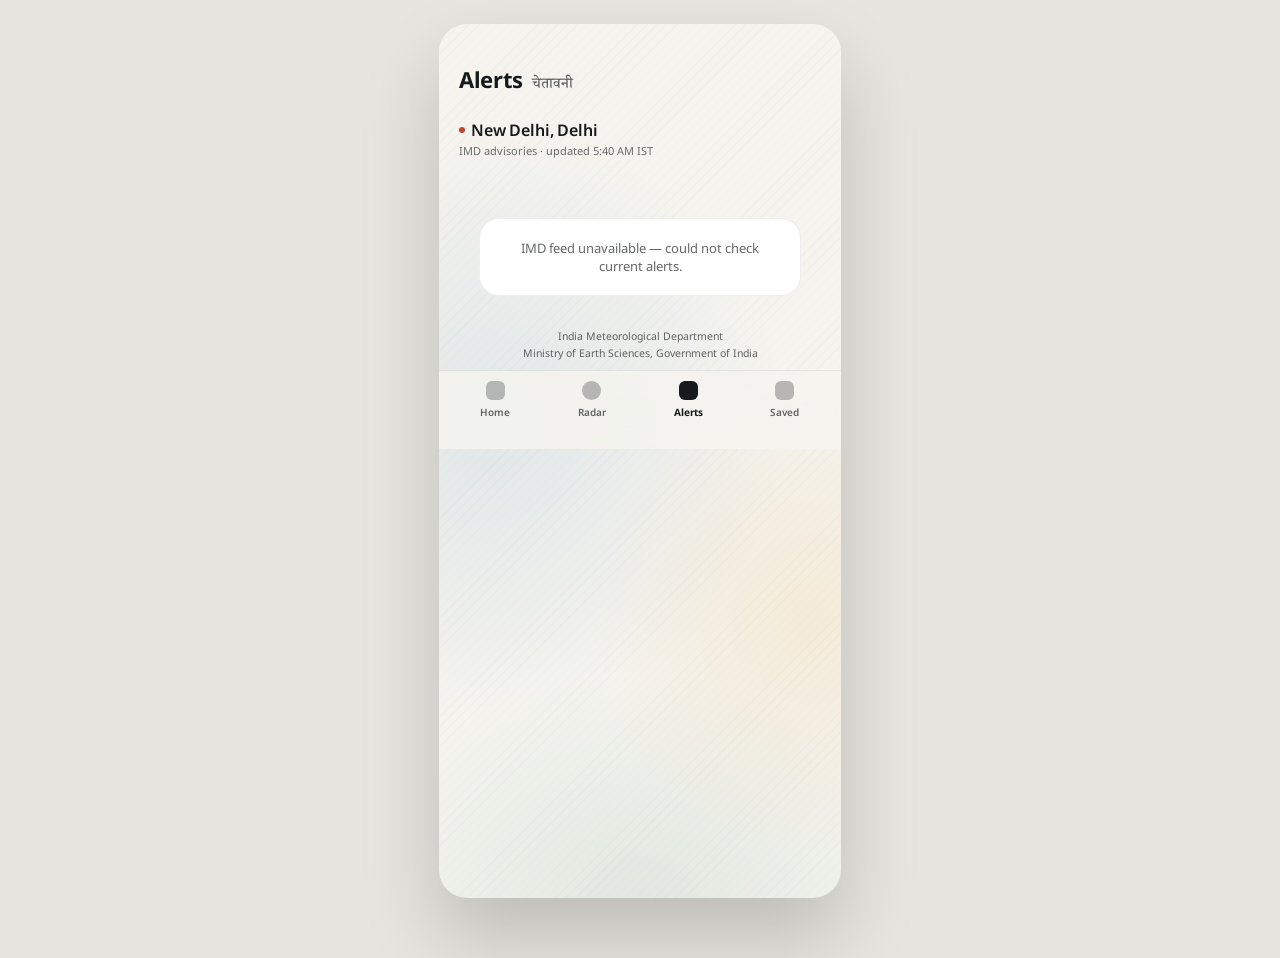
==== app/alerts.html @ d182c9ba "Add Alerts and Saved screens, wire up full bottom nav Alerts derives IMD-style advisories (storm/gus" ====
<!DOCTYPE html>
<html lang="en">
<head>
<meta charset="utf-8">
<meta name="viewport" content="width=device-width, initial-scale=1">
<title>Mausam · Alerts</title>
<link rel="preconnect" href="https://fonts.googleapis.com">
<link rel="preconnect" href="https://fonts.gstatic.com" crossorigin>
<link rel="stylesheet" href="./css/styles.css">
</head>
<body>
<div class="app-shell" id="app-root"></div>
<script type="module" src="./js/alertsApp.js"></script>
</body>
</html>
---- app/css/styles.css ----
@import url('https://fonts.googleapis.com/css2?family=Noto+Sans:wght@300;400;500;600;700&family=Noto+Serif+Devanagari:wght@500;600&display=swap');

:root{
  --ink:#171A1C;
  --ink-secondary:rgba(23,26,28,.66);
  --ink-tertiary:rgba(23,26,28,.62);
  --page:#F5F4EF;
  --card:#fff;
  --card-border:rgba(23,26,28,.07);
  --backdrop:#E7E5DF;
  --ok:#2E7D5B;
  --warn:#C9772A;
  --bad:#C2452D;
  --info:#2C6EA8;
}

*{box-sizing:border-box}
html,body{margin:0;padding:0}
body{
  background:var(--backdrop);
  font-family:'Noto Sans',system-ui,sans-serif;
  color:var(--ink);
  display:flex;
  justify-content:center;
  align-items:flex-start;
  min-height:100vh;
  padding:24px 12px 60px;
}
a{color:#1C5C93;text-decoration:none}
a:hover{color:#123f66}
::-webkit-scrollbar{display:none}
button{font-family:inherit;border:none;background:none;padding:0;cursor:pointer}
input{font-family:inherit}

.app-shell{
  position:relative;
  width:402px;
  max-width:100vw;
  min-height:874px;
  background:var(--page);
  border-radius:28px;
  overflow:hidden;
  box-shadow:0 40px 80px rgba(0,0,0,.18);
}

@media (max-width:440px){
  body{padding:0}
  .app-shell{border-radius:0;width:100%;box-shadow:none}
}

.sky-gradient{position:absolute;top:0;left:0;right:0;height:440px;pointer-events:none;z-index:0}

.texture-glow{
  position:absolute;inset:0;pointer-events:none;z-index:0;
  background:
    radial-gradient(120% 55% at 12% 46%,rgba(44,110,168,.10),transparent 62%),
    radial-gradient(90% 45% at 92% 68%,rgba(242,169,59,.13),transparent 60%),
    radial-gradient(110% 40% at 50% 100%,rgba(46,125,91,.10),transparent 65%);
}
.texture-grain{
  position:absolute;inset:0;pointer-events:none;opacity:.5;z-index:0;
  background-image:repeating-linear-gradient(135deg,rgba(23,26,28,.035) 0 1px,transparent 1px 7px);
}

.hero-photo-band{position:absolute;top:0;left:0;right:0;height:470px;overflow:hidden;z-index:0}
.hero-photo-band img{position:absolute;object-fit:cover}
.hero-scrim{position:absolute;top:0;left:0;right:0;height:470px;pointer-events:none;z-index:1;transition:background .35s ease}
.hero-accent-bar{position:absolute;top:0;left:0;right:0;height:4px;z-index:2}

.content{position:relative;z-index:2}

.header-block{padding:60px 20px 26px}
.wordmark-row{display:flex;align-items:center;justify-content:space-between;margin-bottom:22px}
.wordmark{display:flex;align-items:baseline;gap:9px}
.wordmark .en{font-size:22px;font-weight:700;line-height:1;letter-spacing:-.015em}
.wordmark .hi{font-family:'Noto Serif Devanagari',serif;font-weight:500;font-size:15px;color:var(--ink-secondary)}
.header-icons{display:flex;align-items:center;gap:8px}
.icon-btn{
  width:32px;height:32px;border-radius:16px;background:rgba(255,255,255,.66);
  border:1px solid rgba(23,26,28,.09);display:flex;align-items:center;justify-content:center;
  font-size:14px;color:var(--ink);
}

.location-row{display:flex;align-items:center;gap:6px;margin-bottom:2px;cursor:pointer}
.location-dot{width:6px;height:6px;border-radius:3px;background:var(--bad)}
.location-city{font-size:16px;font-weight:600;letter-spacing:-.01em}
.location-caret{font-size:11px;color:var(--ink-tertiary)}
.location-sub{font-size:11px;color:var(--ink-tertiary);margin-bottom:14px}

.current-row{display:flex;align-items:flex-start;justify-content:space-between;gap:12px}
.temp-block .deg-row{display:flex;align-items:flex-start}
.temp-block .deg{font-size:80px;font-weight:300;line-height:.92;letter-spacing:-.045em}
.temp-block .unit{font-size:26px;font-weight:300;line-height:1;padding-top:8px}
.temp-block .condition{font-size:14px;font-weight:600;margin-top:6px}
.temp-block .minmax{font-size:12px;color:var(--ink-secondary);margin-top:3px}

.condition-icon{width:96px;height:96px;flex:none;position:relative}
.condition-icon .sun{position:absolute;inset:14px;border-radius:50%;background:radial-gradient(circle at 34% 32%,#FFE9B0,#F2A93B 70%,#E0872A);box-shadow:0 0 34px rgba(242,169,59,.45)}
.condition-icon .cloud-a{position:absolute;left:6px;right:0;bottom:20px;height:26px;border-radius:16px;background:rgba(255,255,255,.82);box-shadow:0 6px 16px rgba(23,26,28,.10)}
.condition-icon .cloud-b{position:absolute;left:22px;bottom:32px;width:34px;height:34px;border-radius:50%;background:rgba(255,255,255,.9)}
.condition-icon.rain .sun{background:radial-gradient(circle at 34% 32%,#DCE6EE,#8FA8BC 70%,#5F7C93);box-shadow:0 0 24px rgba(95,124,147,.35)}
.condition-icon.cloud .sun{background:radial-gradient(circle at 34% 32%,#EDEFF1,#C9CFD4 70%,#9AA5AC);box-shadow:0 0 20px rgba(154,165,172,.3)}

.alert-banner{margin-top:18px;display:flex;gap:11px;align-items:flex-start;padding:13px 14px;border-radius:16px;background:#FDF1DC;border:1px solid rgba(201,119,42,.28)}
.alert-badge{width:22px;height:22px;flex:none;border-radius:7px;background:var(--warn);color:#fff;font-size:13px;font-weight:700;display:flex;align-items:center;justify-content:center}
.alert-eyebrow{font-size:12px;font-weight:700;color:#8A4F13;letter-spacing:.04em}
.alert-body{font-size:12.5px;line-height:1.45;color:#5D3A11;margin-top:3px}

.persona-scroll{display:flex;gap:8px;overflow-x:auto;padding:2px 20px 12px}
.persona-chip{
  flex:none;display:flex;align-items:center;gap:7px;padding:9px 14px;border-radius:999px;
  cursor:pointer;font-size:12.5px;font-weight:600;white-space:nowrap;
  transition:background .18s,color .18s,border-color .18s;
  background:rgba(255,255,255,.9);color:rgba(23,26,28,.72);border:1px solid rgba(23,26,28,.10);
}
.persona-chip .dot{width:6px;height:6px;border-radius:3px}
.persona-chip.active{background:#171A1C;color:#fff;border-color:#171A1C}

.section-body{padding:4px 20px 0}
.section-heading{display:flex;align-items:baseline;justify-content:space-between;margin-bottom:11px}
.section-heading .title{font-size:13px;font-weight:700;letter-spacing:-.01em}
.section-heading .meta{font-size:11px;color:var(--ink-secondary)}

.tile-grid{display:grid;grid-template-columns:1fr 1fr;gap:10px}
.tile{background:var(--card);border:1px solid var(--card-border);border-radius:18px;padding:13px 14px 12px;box-shadow:0 1px 2px rgba(23,26,28,.04)}
.tile .eyebrow{font-size:9.5px;font-weight:700;letter-spacing:.13em;color:var(--ink-secondary)}
.tile .value-row{display:flex;align-items:baseline;gap:4px;margin-top:7px}
.tile .value{font-size:23px;font-weight:600;letter-spacing:-.03em;line-height:1}
.tile .unit{font-size:11px;font-weight:600;color:var(--ink-tertiary)}
.tile .status-row{display:flex;align-items:center;gap:6px;margin-top:8px}
.tile .status-dot{width:7px;height:7px;border-radius:4px;flex:none}
.tile .status-text{font-size:11.5px;font-weight:600}
.tile .progress-track{margin-top:9px;height:4px;border-radius:3px;background:rgba(23,26,28,.07);overflow:hidden}
.tile .progress-fill{height:100%;border-radius:3px}
.tile.skeleton .value,.tile.skeleton .status-text,.tile.skeleton .eyebrow{
  background:rgba(23,26,28,.08);color:transparent;border-radius:4px;
}

.panel{margin-top:12px;background:var(--card);border:1px solid var(--card-border);border-radius:20px;padding:15px 16px 6px;box-shadow:0 1px 2px rgba(23,26,28,.04)}
.panel-header{display:flex;align-items:baseline;justify-content:space-between}
.panel-header .title{font-size:13px;font-weight:700}
.panel-header .meta{font-size:11px;color:var(--ink-secondary)}
.panel-row{display:flex;align-items:center;justify-content:space-between;gap:12px;padding:11px 0;border-top:1px solid rgba(23,26,28,.07)}
.panel-row .label{font-size:13px;font-weight:600}
.panel-row .note{font-size:11.5px;color:var(--ink-tertiary);margin-top:2px}
.panel-row .rvalue{font-size:13.5px;font-weight:700;white-space:nowrap}

.guidance-card{margin-top:12px;display:flex;gap:11px;align-items:flex-start;padding:14px;border-radius:18px;background:#EAF0EC;border:1px solid rgba(46,125,91,.22)}
.guidance-badge{width:22px;height:22px;flex:none;border-radius:7px;background:var(--ok)}
.guidance-eyebrow{font-size:9.5px;font-weight:700;letter-spacing:.13em;color:var(--ok)}
.guidance-body{font-size:12.5px;line-height:1.5;color:#22392F;margin-top:4px}

.outlook{margin-top:14px;background:var(--card);border:1px solid var(--card-border);border-radius:20px;padding:15px 14px 14px;box-shadow:0 1px 2px rgba(23,26,28,.04)}
.outlook-header{display:flex;align-items:baseline;justify-content:space-between;padding:0 2px 12px}
.outlook-header .title{font-size:13px;font-weight:700}
.outlook-header .meta{font-size:11px;color:var(--ink-secondary)}
.outlook-grid{display:grid;grid-template-columns:repeat(7,1fr);gap:2px}
.outlook-col{display:flex;flex-direction:column;align-items:center;gap:7px}
.outlook-col .day{font-size:10.5px;font-weight:700;color:var(--ink-secondary)}
.outlook-col .dot{width:18px;height:18px;border-radius:50%}
.outlook-col .bar-track{width:6px;height:44px;border-radius:4px;background:rgba(23,26,28,.07);display:flex;align-items:flex-end;overflow:hidden}
.outlook-col .bar-fill{width:100%;border-radius:4px;background:var(--info)}
.outlook-col .rain-label{font-size:10px;font-weight:700;color:var(--info)}
.outlook-col .hi{font-size:12px;font-weight:700}
.outlook-col .lo{font-size:11px;color:var(--ink-secondary);margin-top:-4px}

.footer-note{font-size:10.5px;line-height:1.6;color:var(--ink-secondary);text-align:center;padding:16px 10px 8px}

.bottom-nav{
  position:sticky;bottom:0;background:rgba(245,244,239,.86);backdrop-filter:blur(14px);
  border-top:1px solid rgba(23,26,28,.08);display:grid;grid-template-columns:repeat(4,1fr);
  padding:10px 8px 30px;z-index:5;
}
.nav-item{display:flex;flex-direction:column;align-items:center;gap:5px;text-decoration:none}
.nav-item .glyph{width:19px;height:19px;border-radius:6px;background:rgba(23,26,28,.28)}
.nav-item .label{font-size:10px;font-weight:600;color:var(--ink-secondary)}
.nav-item.active .glyph{background:#171A1C;border-radius:6px}
.nav-item.active .label{font-weight:700;color:var(--ink)}
.nav-item.home.active .glyph{border-radius:6px}
.nav-item.radar .glyph{border-radius:50%}

/* Dark radar screen reuses .bottom-nav with an override block below */
.dark .bottom-nav{background:rgba(12,22,34,.9);border-top-color:rgba(255,255,255,.10)}
.dark .nav-item .glyph{background:rgba(255,255,255,.32)}
.dark .nav-item .label{color:rgba(255,255,255,.72)}
.dark .nav-item.active .glyph{background:#fff}
.dark .nav-item.active .label{color:#fff}

.error-card{margin:16px 20px;background:var(--card);border:1px solid var(--card-border);border-radius:20px;padding:20px;text-align:center;font-size:13px;color:var(--ink-secondary)}

.search-overlay{
  position:absolute;inset:0;z-index:20;background:rgba(23,26,28,.5);
  display:flex;flex-direction:column;padding:60px 20px 20px;backdrop-filter:blur(2px);
}
.search-panel{background:#fff;border-radius:20px;padding:16px;max-height:70%;display:flex;flex-direction:column;overflow:hidden}
.search-input-row{display:flex;gap:8px;align-items:center}
.search-input{flex:1;border:1px solid rgba(23,26,28,.15);border-radius:12px;padding:10px 12px;font-size:14px;outline:none}
.search-close{font-size:13px;font-weight:600;color:var(--ink-secondary);padding:8px}
.search-results{margin-top:10px;overflow-y:auto}
.search-result{padding:10px 6px;border-top:1px solid rgba(23,26,28,.07);cursor:pointer;font-size:13px}
.search-result:first-child{border-top:none}
.search-result .name{font-weight:600}
.search-result .region{font-size:11px;color:var(--ink-tertiary)}
.search-empty{font-size:12.5px;color:var(--ink-tertiary);padding:10px 6px}
.sample-tag{font-size:9px;font-weight:700;letter-spacing:.05em;color:rgba(23,26,28,.4);margin-left:4px}

/* Alerts screen */
.alerts-list{display:flex;flex-direction:column;gap:10px}
.alert-card{border-radius:18px;padding:14px;border:1px solid;display:flex;flex-direction:column;gap:6px}
.alert-card.tone-bad{background:#FCEAE5;border-color:rgba(194,69,45,.3)}
.alert-card.tone-warn{background:#FDF1DC;border-color:rgba(201,119,42,.28)}
.alert-card.tone-info{background:#EAF1F7;border-color:rgba(44,110,168,.25)}
.alert-card-top{display:flex;align-items:center;justify-content:space-between;gap:8px}
.alert-card-badge{font-size:10.5px;font-weight:700;letter-spacing:.05em}
.tone-bad .alert-card-badge{color:#8A2A18}
.tone-warn .alert-card-badge{color:#8A4F13}
.tone-info .alert-card-badge{color:#1A4E78}
.alert-card-time{font-size:10.5px;color:var(--ink-tertiary);white-space:nowrap}
.alert-card-title{font-size:14px;font-weight:700;color:var(--ink)}
.alert-card-body{font-size:12.5px;line-height:1.45}
.tone-bad .alert-card-body{color:#6B241A}
.tone-warn .alert-card-body{color:#5D3A11}
.tone-info .alert-card-body{color:#173C5C}
.no-alerts-card{margin-top:4px;background:var(--card);border:1px solid var(--card-border);border-radius:20px;padding:28px 20px;text-align:center}
.no-alerts-badge{width:40px;height:40px;border-radius:20px;background:#EAF0EC;color:var(--ok);font-size:20px;font-weight:700;display:flex;align-items:center;justify-content:center;margin:0 auto 12px}
.no-alerts-title{font-size:14px;font-weight:700;color:var(--ink)}
.no-alerts-sub{font-size:12px;color:var(--ink-secondary);margin-top:4px}

/* Saved screen */
.saved-list{display:flex;flex-direction:column;gap:10px}
.saved-card{background:var(--card);border:1px solid var(--card-border);border-radius:18px;padding:13px 14px;display:flex;align-items:center;gap:12px;box-shadow:0 1px 2px rgba(23,26,28,.04);cursor:pointer}
.saved-card-main{flex:1;min-width:0}
.saved-card-name{font-size:13.5px;font-weight:700;color:var(--ink)}
.saved-card-note{font-size:11.5px;color:var(--ink-tertiary);margin-top:2px}
.saved-card-temp{font-size:18px;font-weight:600;white-space:nowrap}
.saved-remove{width:26px;height:26px;border-radius:13px;background:rgba(23,26,28,.06);color:var(--ink-secondary);font-size:13px;display:flex;align-items:center;justify-content:center;flex:none}
.add-city-card{border:1px dashed rgba(23,26,28,.2);border-radius:18px;padding:14px;text-align:center;font-size:12.5px;font-weight:600;color:var(--ink-secondary);cursor:pointer}
.current-city-tag{font-size:9px;font-weight:700;letter-spacing:.04em;color:var(--ok);background:rgba(46,125,91,.12);border-radius:999px;padding:2px 7px;margin-left:6px}
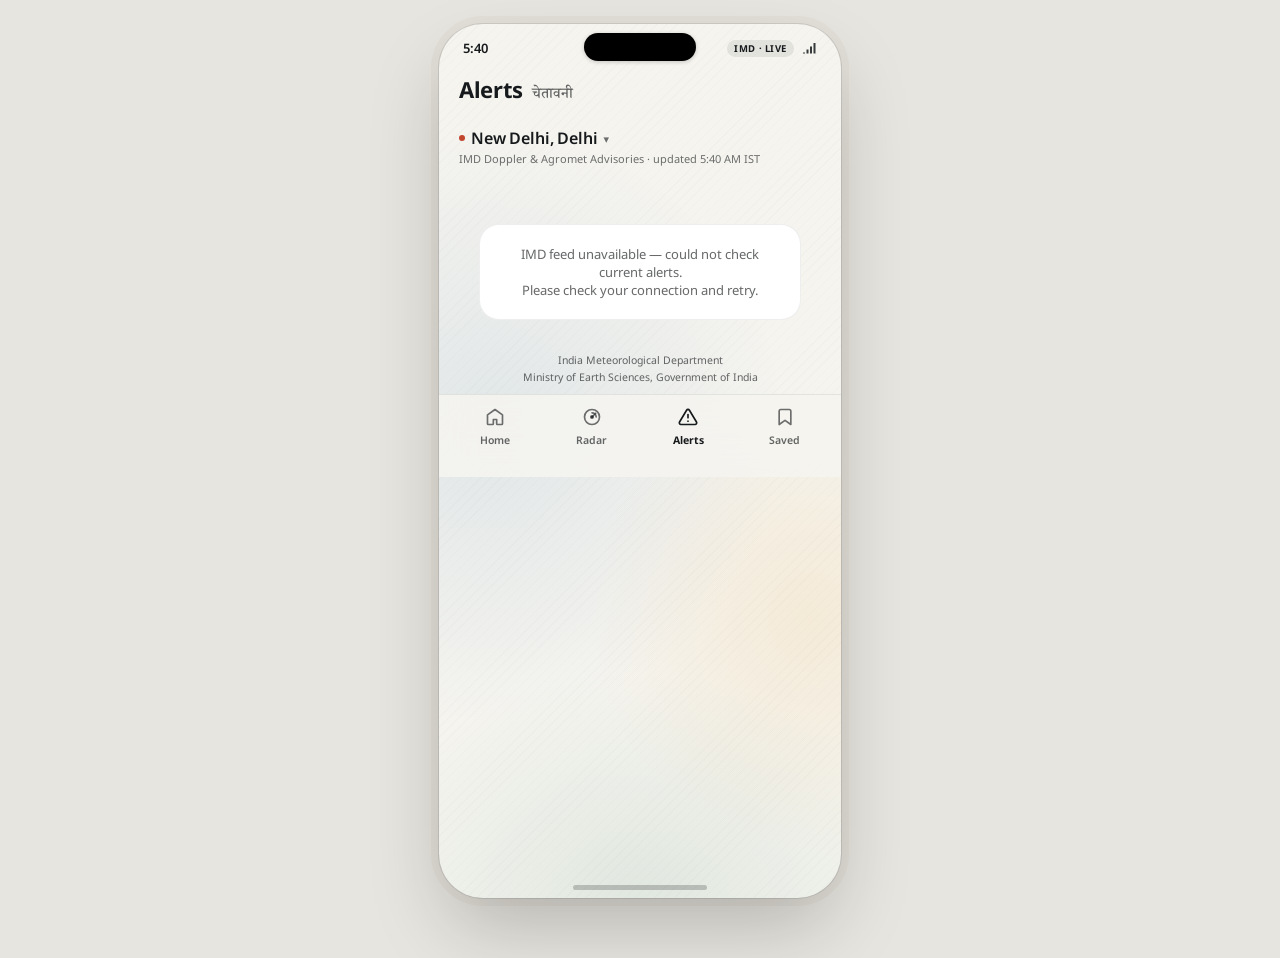
==== commit 1a8457eb: "Refine Mausam app: SVG icons, status bar & Dynamic Island, hero photo cropping fix, and quick-pick m" ====
--- a/app/alerts.html
+++ b/app/alerts.html
@@ -2,7 +2,11 @@
 <html lang="en">
 <head>
 <meta charset="utf-8">
-<meta name="viewport" content="width=device-width, initial-scale=1">
+<meta name="viewport" content="width=device-width, initial-scale=1, viewport-fit=cover">
+<meta name="theme-color" content="#F5F4EF">
+<meta name="apple-mobile-web-app-capable" content="yes">
+<meta name="apple-mobile-web-app-status-bar-style" content="default">
+<meta name="description" content="Mausam · Meteorological alerts and IMD nowcasts">
 <title>Mausam · Alerts</title>
 <link rel="preconnect" href="https://fonts.googleapis.com">
 <link rel="preconnect" href="https://fonts.gstatic.com" crossorigin>
--- a/app/css/styles.css
+++ b/app/css/styles.css
@@ -38,14 +38,47 @@
   max-width:100vw;
   min-height:874px;
   background:var(--page);
-  border-radius:28px;
+  border-radius:44px;
   overflow:hidden;
-  box-shadow:0 40px 80px rgba(0,0,0,.18);
+  box-shadow:0 35px 80px -10px rgba(0,0,0,.22), 0 0 0 1px rgba(23,26,28,.10), 0 0 0 8px #E2DFD8;
 }
 
 @media (max-width:440px){
   body{padding:0}
-  .app-shell{border-radius:0;width:100%;box-shadow:none}
+  .app-shell{border-radius:0;width:100%;box-shadow:none;min-height:100vh}
+}
+
+/* Phone Status Bar & Dynamic Island */
+.phone-status-bar{
+  position:absolute;top:0;left:0;right:0;height:48px;
+  display:flex;justify-content:space-between;align-items:center;
+  padding:0 24px;z-index:40;pointer-events:none;
+  font-size:13px;font-weight:600;color:var(--ink);
+}
+.phone-status-bar.dark{color:#fff}
+.dynamic-island{
+  position:absolute;left:50%;transform:translateX(-50%);top:9px;
+  width:112px;height:28px;border-radius:14px;background:#000;
+  box-shadow:0 1px 4px rgba(0,0,0,.2);
+}
+.status-badges{display:flex;align-items:center;gap:8px}
+.status-imd-pill{
+  font-size:9.5px;font-weight:700;letter-spacing:.06em;
+  padding:2px 7px;border-radius:999px;background:rgba(23,26,28,.08);
+  color:var(--ink);
+}
+.phone-status-bar.dark .status-imd-pill{
+  background:rgba(255,255,255,.16);color:#fff;
+}
+.home-indicator{
+  position:absolute;bottom:8px;left:50%;transform:translateX(-50%);
+  width:134px;height:5px;border-radius:100px;background:rgba(23,26,28,.22);
+  z-index:60;pointer-events:none;
+}
+.dark .home-indicator{background:rgba(255,255,255,.5)}
+@media (max-width:440px){
+  .dynamic-island{display:none}
+  .home-indicator{display:none}
 }
 
 .sky-gradient{position:absolute;top:0;left:0;right:0;height:440px;pointer-events:none;z-index:0}
@@ -62,15 +95,17 @@
   background-image:repeating-linear-gradient(135deg,rgba(23,26,28,.035) 0 1px,transparent 1px 7px);
 }
 
+/* Photo Crop Band: Subject strictly on right half, left protected for text column */
 .hero-photo-band{position:absolute;top:0;left:0;right:0;height:470px;overflow:hidden;z-index:0}
-.hero-photo-band img{position:absolute;object-fit:cover}
+.hero-photo-wrapper{position:absolute;transition:all .35s ease}
+.hero-photo-wrapper img{width:100%;height:100%;object-fit:cover;display:block}
 .hero-scrim{position:absolute;top:0;left:0;right:0;height:470px;pointer-events:none;z-index:1;transition:background .35s ease}
 .hero-accent-bar{position:absolute;top:0;left:0;right:0;height:4px;z-index:2}
 
 .content{position:relative;z-index:2}
 
-.header-block{padding:60px 20px 26px}
-.wordmark-row{display:flex;align-items:center;justify-content:space-between;margin-bottom:22px}
+.header-block{padding:54px 20px 24px}
+.wordmark-row{display:flex;align-items:center;justify-content:space-between;margin-bottom:20px}
 .wordmark{display:flex;align-items:baseline;gap:9px}
 .wordmark .en{font-size:22px;font-weight:700;line-height:1;letter-spacing:-.015em}
 .wordmark .hi{font-family:'Noto Serif Devanagari',serif;font-weight:500;font-size:15px;color:var(--ink-secondary)}
@@ -78,10 +113,11 @@
 .icon-btn{
   width:32px;height:32px;border-radius:16px;background:rgba(255,255,255,.66);
   border:1px solid rgba(23,26,28,.09);display:flex;align-items:center;justify-content:center;
-  font-size:14px;color:var(--ink);
-}
-
-.location-row{display:flex;align-items:center;gap:6px;margin-bottom:2px;cursor:pointer}
+  color:var(--ink);transition:background .15s;
+}
+.icon-btn:hover{background:rgba(255,255,255,.95)}
+
+.location-row{display:flex;align-items:center;gap:6px;margin-bottom:2px;cursor:pointer;user-select:none}
 .location-dot{width:6px;height:6px;border-radius:3px;background:var(--bad)}
 .location-city{font-size:16px;font-weight:600;letter-spacing:-.01em}
 .location-caret{font-size:11px;color:var(--ink-tertiary)}
@@ -109,10 +145,11 @@
 .persona-scroll{display:flex;gap:8px;overflow-x:auto;padding:2px 20px 12px}
 .persona-chip{
   flex:none;display:flex;align-items:center;gap:7px;padding:9px 14px;border-radius:999px;
-  cursor:pointer;font-size:12.5px;font-weight:600;white-space:nowrap;
-  transition:background .18s,color .18s,border-color .18s;
+  cursor:pointer;font-size:12.5px;font-weight:600;white-space:nowrap;user-select:none;
+  transition:background .18s,color .18s,border-color .18s,transform .12s;
   background:rgba(255,255,255,.9);color:rgba(23,26,28,.72);border:1px solid rgba(23,26,28,.10);
 }
+.persona-chip:active{transform:scale(.96)}
 .persona-chip .dot{width:6px;height:6px;border-radius:3px}
 .persona-chip.active{background:#171A1C;color:#fff;border-color:#171A1C}
 
@@ -122,7 +159,7 @@
 .section-heading .meta{font-size:11px;color:var(--ink-secondary)}
 
 .tile-grid{display:grid;grid-template-columns:1fr 1fr;gap:10px}
-.tile{background:var(--card);border:1px solid var(--card-border);border-radius:18px;padding:13px 14px 12px;box-shadow:0 1px 2px rgba(23,26,28,.04)}
+.tile{background:var(--card);border:1px solid var(--card-border);border-radius:18px;padding:13px 14px 12px;box-shadow:0 1px 2px rgba(23,26,28,.04);transition:transform .15s}
 .tile .eyebrow{font-size:9.5px;font-weight:700;letter-spacing:.13em;color:var(--ink-secondary)}
 .tile .value-row{display:flex;align-items:baseline;gap:4px;margin-top:7px}
 .tile .value{font-size:23px;font-weight:600;letter-spacing:-.03em;line-height:1}
@@ -131,7 +168,7 @@
 .tile .status-dot{width:7px;height:7px;border-radius:4px;flex:none}
 .tile .status-text{font-size:11.5px;font-weight:600}
 .tile .progress-track{margin-top:9px;height:4px;border-radius:3px;background:rgba(23,26,28,.07);overflow:hidden}
-.tile .progress-fill{height:100%;border-radius:3px}
+.tile .progress-fill{height:100%;border-radius:3px;transition:width .4s ease}
 .tile.skeleton .value,.tile.skeleton .status-text,.tile.skeleton .eyebrow{
   background:rgba(23,26,28,.08);color:transparent;border-radius:4px;
 }
@@ -159,49 +196,80 @@
 .outlook-col .day{font-size:10.5px;font-weight:700;color:var(--ink-secondary)}
 .outlook-col .dot{width:18px;height:18px;border-radius:50%}
 .outlook-col .bar-track{width:6px;height:44px;border-radius:4px;background:rgba(23,26,28,.07);display:flex;align-items:flex-end;overflow:hidden}
-.outlook-col .bar-fill{width:100%;border-radius:4px;background:var(--info)}
+.outlook-col .bar-fill{width:100%;border-radius:4px;background:var(--info);transition:height .4s ease}
 .outlook-col .rain-label{font-size:10px;font-weight:700;color:var(--info)}
 .outlook-col .hi{font-size:12px;font-weight:700}
 .outlook-col .lo{font-size:11px;color:var(--ink-secondary);margin-top:-4px}
 
 .footer-note{font-size:10.5px;line-height:1.6;color:var(--ink-secondary);text-align:center;padding:16px 10px 8px}
 
+/* Unified SVG Bottom Navigation */
 .bottom-nav{
-  position:sticky;bottom:0;background:rgba(245,244,239,.86);backdrop-filter:blur(14px);
+  position:sticky;bottom:0;background:rgba(245,244,239,.88);backdrop-filter:blur(16px);
   border-top:1px solid rgba(23,26,28,.08);display:grid;grid-template-columns:repeat(4,1fr);
-  padding:10px 8px 30px;z-index:5;
-}
-.nav-item{display:flex;flex-direction:column;align-items:center;gap:5px;text-decoration:none}
-.nav-item .glyph{width:19px;height:19px;border-radius:6px;background:rgba(23,26,28,.28)}
-.nav-item .label{font-size:10px;font-weight:600;color:var(--ink-secondary)}
-.nav-item.active .glyph{background:#171A1C;border-radius:6px}
+  padding:10px 8px 30px;z-index:30;
+}
+.nav-item{
+  display:flex;flex-direction:column;align-items:center;gap:4px;
+  text-decoration:none;cursor:pointer;transition:transform .12s ease;
+}
+.nav-item:active{transform:scale(.94)}
+.nav-icon-wrap{
+  position:relative;width:24px;height:24px;display:flex;align-items:center;justify-content:center;
+}
+.nav-svg{display:block;transition:stroke .18s ease, fill .18s ease}
+.nav-badge-dot{
+  position:absolute;top:0px;right:-3px;width:7px;height:7px;border-radius:50%;
+  background:var(--bad);box-shadow:0 0 0 1.5px var(--page);
+}
+.nav-item .label{font-size:10.5px;font-weight:600;color:var(--ink-secondary);transition:color .18s ease}
 .nav-item.active .label{font-weight:700;color:var(--ink)}
-.nav-item.home.active .glyph{border-radius:6px}
-.nav-item.radar .glyph{border-radius:50%}
-
-/* Dark radar screen reuses .bottom-nav with an override block below */
-.dark .bottom-nav{background:rgba(12,22,34,.9);border-top-color:rgba(255,255,255,.10)}
-.dark .nav-item .glyph{background:rgba(255,255,255,.32)}
-.dark .nav-item .label{color:rgba(255,255,255,.72)}
-.dark .nav-item.active .glyph{background:#fff}
+
+.dark .bottom-nav{background:rgba(12,22,34,.92);border-top-color:rgba(255,255,255,.10)}
+.dark .nav-item .label{color:rgba(255,255,255,.68)}
 .dark .nav-item.active .label{color:#fff}
+.dark .nav-badge-dot{box-shadow:0 0 0 1.5px #0C1622}
 
 .error-card{margin:16px 20px;background:var(--card);border:1px solid var(--card-border);border-radius:20px;padding:20px;text-align:center;font-size:13px;color:var(--ink-secondary)}
 
+/* Search Overlay & Shortcuts */
 .search-overlay{
-  position:absolute;inset:0;z-index:20;background:rgba(23,26,28,.5);
-  display:flex;flex-direction:column;padding:60px 20px 20px;backdrop-filter:blur(2px);
-}
-.search-panel{background:#fff;border-radius:20px;padding:16px;max-height:70%;display:flex;flex-direction:column;overflow:hidden}
-.search-input-row{display:flex;gap:8px;align-items:center}
-.search-input{flex:1;border:1px solid rgba(23,26,28,.15);border-radius:12px;padding:10px 12px;font-size:14px;outline:none}
-.search-close{font-size:13px;font-weight:600;color:var(--ink-secondary);padding:8px}
-.search-results{margin-top:10px;overflow-y:auto}
-.search-result{padding:10px 6px;border-top:1px solid rgba(23,26,28,.07);cursor:pointer;font-size:13px}
+  position:absolute;inset:0;z-index:60;background:rgba(23,26,28,.55);
+  display:flex;flex-direction:column;padding:54px 16px 20px;backdrop-filter:blur(4px);
+}
+.search-panel{
+  background:#fff;border-radius:24px;padding:18px 16px;max-height:80%;
+  display:flex;flex-direction:column;overflow:hidden;box-shadow:0 12px 36px rgba(0,0,0,.25);
+}
+.search-input-row{display:flex;gap:10px;align-items:center}
+.search-input{
+  flex:1;border:1px solid rgba(23,26,28,.15);border-radius:14px;padding:11px 14px;
+  font-size:14px;outline:none;background:rgba(23,26,28,.02);transition:border-color .15s;
+}
+.search-input:focus{border-color:#171A1C;background:#fff}
+.search-close{font-size:13px;font-weight:600;color:var(--ink-secondary);padding:6px 10px}
+.search-quick-title{font-size:10px;font-weight:700;letter-spacing:.08em;color:var(--ink-secondary);margin:12px 2px 8px}
+.search-chips{display:flex;flex-wrap:wrap;gap:6px;margin-bottom:6px}
+.search-chip{
+  font-size:11.5px;font-weight:600;padding:6px 11px;border-radius:999px;
+  background:rgba(23,26,28,.05);color:var(--ink);cursor:pointer;
+  border:1px solid rgba(23,26,28,.08);transition:all .15s ease;
+}
+.search-chip:hover{background:#171A1C;color:#fff;border-color:#171A1C}
+.geo-btn{
+  display:flex;align-items:center;justify-content:center;gap:7px;
+  width:100%;padding:10px 14px;border-radius:12px;background:#EAF0EC;
+  color:var(--ok);font-size:12.5px;font-weight:600;margin-top:8px;
+  border:1px solid rgba(46,125,91,.2);cursor:pointer;transition:background .15s;
+}
+.geo-btn:hover{background:#dbe8de}
+.search-results{margin-top:8px;overflow-y:auto}
+.search-result{padding:10px 8px;border-top:1px solid rgba(23,26,28,.07);cursor:pointer;font-size:13px;border-radius:8px}
+.search-result:hover{background:rgba(23,26,28,.04)}
 .search-result:first-child{border-top:none}
 .search-result .name{font-weight:600}
 .search-result .region{font-size:11px;color:var(--ink-tertiary)}
-.search-empty{font-size:12.5px;color:var(--ink-tertiary);padding:10px 6px}
+.search-empty{font-size:12.5px;color:var(--ink-tertiary);padding:10px 6px;text-align:center}
 .sample-tag{font-size:9px;font-weight:700;letter-spacing:.05em;color:rgba(23,26,28,.4);margin-left:4px}
 
 /* Alerts screen */
@@ -228,11 +296,14 @@
 
 /* Saved screen */
 .saved-list{display:flex;flex-direction:column;gap:10px}
-.saved-card{background:var(--card);border:1px solid var(--card-border);border-radius:18px;padding:13px 14px;display:flex;align-items:center;gap:12px;box-shadow:0 1px 2px rgba(23,26,28,.04);cursor:pointer}
+.saved-card{background:var(--card);border:1px solid var(--card-border);border-radius:18px;padding:13px 14px;display:flex;align-items:center;gap:12px;box-shadow:0 1px 2px rgba(23,26,28,.04);cursor:pointer;transition:transform .12s}
+.saved-card:active{transform:scale(.98)}
 .saved-card-main{flex:1;min-width:0}
 .saved-card-name{font-size:13.5px;font-weight:700;color:var(--ink)}
 .saved-card-note{font-size:11.5px;color:var(--ink-tertiary);margin-top:2px}
 .saved-card-temp{font-size:18px;font-weight:600;white-space:nowrap}
-.saved-remove{width:26px;height:26px;border-radius:13px;background:rgba(23,26,28,.06);color:var(--ink-secondary);font-size:13px;display:flex;align-items:center;justify-content:center;flex:none}
-.add-city-card{border:1px dashed rgba(23,26,28,.2);border-radius:18px;padding:14px;text-align:center;font-size:12.5px;font-weight:600;color:var(--ink-secondary);cursor:pointer}
+.saved-remove{width:26px;height:26px;border-radius:13px;background:rgba(23,26,28,.06);color:var(--ink-secondary);font-size:13px;display:flex;align-items:center;justify-content:center;flex:none;transition:background .15s}
+.saved-remove:hover{background:rgba(23,26,28,.14)}
+.add-city-card{border:1px dashed rgba(23,26,28,.2);border-radius:18px;padding:14px;text-align:center;font-size:12.5px;font-weight:600;color:var(--ink-secondary);cursor:pointer;transition:all .15s}
+.add-city-card:hover{background:rgba(23,26,28,.04);color:var(--ink)}
 .current-city-tag{font-size:9px;font-weight:700;letter-spacing:.04em;color:var(--ok);background:rgba(46,125,91,.12);border-radius:999px;padding:2px 7px;margin-left:6px}
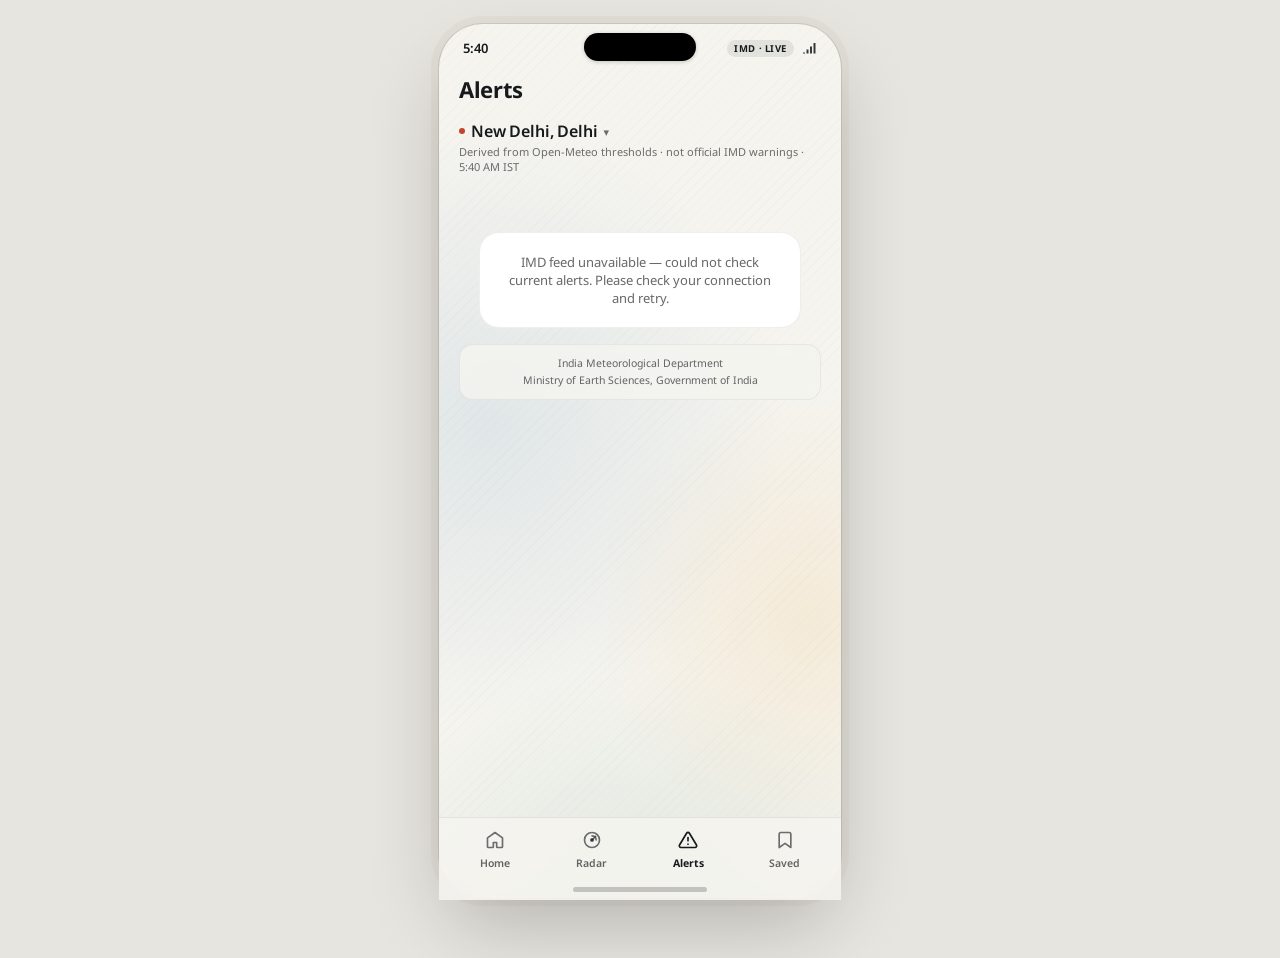
==== commit 64ae0625: "Add sky events, an assistant, and voice input Three features, plus the fixes that testing them turne" ====
--- a/app/alerts.html
+++ b/app/alerts.html
@@ -9,7 +9,27 @@
 <meta name="description" content="Mausam · Meteorological alerts and IMD nowcasts">
 <title>Mausam · Alerts</title>
 <link rel="preconnect" href="https://fonts.googleapis.com">
-<link rel="preconnect" href="https://fonts.gstatic.com" crossorigin>
+<link rel="manifest" href="./manifest.json">
+<link rel="apple-touch-icon" href="./assets/icon-180.png">
+<link rel="icon" type="image/png" sizes="32x32" href="./assets/favicon-32.png">
+<link rel="icon" type="image/svg+xml" href="./assets/icon.svg">
+<script>
+/* Request only the font scripts this viewer actually needs. Runs inline and
+   before the stylesheet so the request starts in the first parse, and reads
+   the same localStorage key i18n.js persists the locale under. */
+(function () {
+  var loc = 'en';
+  try { loc = (JSON.parse(localStorage.getItem('mausam.state.v1')) || {}).locale || 'en'; } catch (e) {}
+  var fams = ['Noto+Sans:wght@300;400;500;600;700', 'Noto+Serif+Devanagari:wght@500;600'];
+  if (loc === 'bn') fams.push('Noto+Sans+Bengali:wght@400;500;600;700');
+  if (loc === 'ta') fams.push('Noto+Sans+Tamil:wght@400;500;600;700');
+  var l = document.createElement('link');
+  l.rel = 'stylesheet';
+  l.href = 'https://fonts.googleapis.com/css2?family=' + fams.join('&family=') + '&display=swap';
+  document.head.appendChild(l);
+  document.documentElement.lang = loc;
+})();
+</script>
 <link rel="stylesheet" href="./css/styles.css">
 </head>
 <body>
--- a/app/css/styles.css
+++ b/app/css/styles.css
@@ -1,4 +1,17 @@
-@import url('https://fonts.googleapis.com/css2?family=Noto+Sans:wght@300;400;500;600;700&family=Noto+Serif+Devanagari:wght@500;600&display=swap');
+/* Fonts are requested from each page's <head> instead of an @import here.
+   Two reasons: an @import inside the stylesheet cannot start downloading
+   until this file itself has arrived (a serial round-trip on a phone), and
+   it had to name every script at once — so an English user was pulling the
+   full Bengali and Tamil faces, several hundred KB they would never render.
+   The head script requests Latin + Devanagari (the wordmark is always
+   मौसम) and adds the Bengali or Tamil face only when that locale is on. */
+
+/* Hindi/Bengali/Tamil script fallbacks — the base font stack only covers
+   Latin + Devanagari, so Bengali/Tamil text would fall back to a system
+   serif and look inconsistent without these. */
+:lang(hi){font-family:'Noto Sans','Noto Serif Devanagari',system-ui,sans-serif}
+:lang(bn){font-family:'Noto Sans Bengali','Noto Sans',system-ui,sans-serif}
+:lang(ta){font-family:'Noto Sans Tamil','Noto Sans',system-ui,sans-serif}
 
 :root{
   --ink:#171A1C;
@@ -71,12 +84,17 @@
   background:rgba(255,255,255,.16);color:#fff;
 }
 .home-indicator{
-  position:absolute;bottom:8px;left:50%;transform:translateX(-50%);
+  position:fixed;bottom:8px;left:50%;transform:translateX(-50%);
   width:134px;height:5px;border-radius:100px;background:rgba(23,26,28,.22);
   z-index:60;pointer-events:none;
 }
 .dark .home-indicator{background:rgba(255,255,255,.5)}
 @media (max-width:440px){
+  /* On a real phone the OS already shows a real status bar (real clock,
+     real signal). This simulated one is desktop-mockup chrome only —
+     showing it on an actual device just draws a fake clock/IMD pill on
+     top of the real one. */
+  .phone-status-bar{display:none}
   .dynamic-island{display:none}
   .home-indicator{display:none}
 }
@@ -95,16 +113,48 @@
   background-image:repeating-linear-gradient(135deg,rgba(23,26,28,.035) 0 1px,transparent 1px 7px);
 }
 
-/* Photo Crop Band: Subject strictly on right half, left protected for text column */
-.hero-photo-band{position:absolute;top:0;left:0;right:0;height:470px;overflow:hidden;z-index:0}
+/* Photo Crop Band: Subject strictly on right half, left protected for text column.
+   Fixed to the viewport (not app-shell) so it stays put as the page scrolls —
+   the header and persona chips scroll normally over it, and content-sheet
+   below (opaque) covers it completely once scrolled far enough. */
+.hero-photo-band{
+  position:fixed;top:0;left:50%;transform:translateX(-50%);
+  width:402px;max-width:100vw;overflow:hidden;z-index:0;
+  height:100vh;height:100dvh; /* dvh tracks the real visible viewport (iOS Safari's
+    collapsing address bar included) — a fixed px guess was consistently shorter
+    than people's actual screens, leaving a gap before the content sheet. */
+}
 .hero-photo-wrapper{position:absolute;transition:all .35s ease}
 .hero-photo-wrapper img{width:100%;height:100%;object-fit:cover;display:block}
-.hero-scrim{position:absolute;top:0;left:0;right:0;height:470px;pointer-events:none;z-index:1;transition:background .35s ease}
-.hero-accent-bar{position:absolute;top:0;left:0;right:0;height:4px;z-index:2}
+.hero-scrim{
+  position:fixed;top:0;left:50%;transform:translateX(-50%);
+  width:402px;max-width:100vw;pointer-events:none;z-index:1;transition:background .35s ease;
+  height:100vh;height:100dvh;
+}
+.hero-accent-bar{
+  position:fixed;top:0;left:50%;transform:translateX(-50%);
+  width:402px;max-width:100vw;height:4px;z-index:2;
+}
+@media (max-width:440px){
+  .hero-photo-band, .hero-scrim, .hero-accent-bar{left:0;transform:none;width:100%}
+}
 
 .content{position:relative;z-index:2}
+/* No background here on purpose — the fixed photo behind stays visible
+   through the gaps around cards for the whole page, not just the first
+   screen. Individual cards (tiles, panels, footer) stay opaque on their
+   own, so text is never sitting directly on the photo. */
+/* Clears the bottom nav plus the floating assistant button, so the last
+   card on the page is never parked permanently underneath either. */
+.content-sheet{position:relative;padding-bottom:148px}
 
 .header-block{padding:54px 20px 24px}
+@media (max-width:440px){
+  /* That 54px was reserved for the fake status bar, which is now hidden
+     on real phones — the real OS status bar sits outside the page, so
+     this just needs a small safe gap, not the mockup's reserved space. */
+  .header-block{padding-top:20px}
+}
 .wordmark-row{display:flex;align-items:center;justify-content:space-between;margin-bottom:20px}
 .wordmark{display:flex;align-items:baseline;gap:9px}
 .wordmark .en{font-size:22px;font-weight:700;line-height:1;letter-spacing:-.015em}
@@ -116,6 +166,16 @@
   color:var(--ink);transition:background .15s;
 }
 .icon-btn:hover{background:rgba(255,255,255,.95)}
+.lang-btn{width:auto;padding:0 10px;font-size:11px;font-weight:700;letter-spacing:.03em}
+.lang-panel{gap:2px}
+.lang-list{margin-top:4px}
+.lang-row{
+  display:flex;align-items:center;justify-content:space-between;padding:14px 4px;
+  border-top:1px solid rgba(23,26,28,.07);font-size:14px;font-weight:600;cursor:pointer;
+}
+.lang-row:first-of-type{border-top:none}
+.lang-row.active{color:var(--ok)}
+.lang-row svg{width:16px;height:16px}
 
 .location-row{display:flex;align-items:center;gap:6px;margin-bottom:2px;cursor:pointer;user-select:none}
 .location-dot{width:6px;height:6px;border-radius:3px;background:var(--bad)}
@@ -127,6 +187,19 @@
 .temp-block .deg-row{display:flex;align-items:flex-start}
 .temp-block .deg{font-size:80px;font-weight:300;line-height:.92;letter-spacing:-.045em}
 .temp-block .unit{font-size:26px;font-weight:300;line-height:1;padding-top:8px}
+.raining-now{
+  display:inline-flex;align-items:center;gap:6px;margin-top:8px;
+  padding:5px 10px;border-radius:999px;background:rgba(44,110,168,.12);
+  border:1px solid rgba(44,110,168,.28);color:var(--info);
+  font-size:11.5px;font-weight:700;letter-spacing:.01em;
+}
+.live-dot{
+  width:6px;height:6px;border-radius:50%;background:var(--info);flex:none;
+  animation:livePulse 1.8s ease-in-out infinite;
+}
+@keyframes livePulse{0%,100%{opacity:1}50%{opacity:.25}}
+@media (prefers-reduced-motion:reduce){.live-dot{animation:none}}
+
 .temp-block .condition{font-size:14px;font-weight:600;margin-top:6px}
 .temp-block .minmax{font-size:12px;color:var(--ink-secondary);margin-top:3px}
 
@@ -201,19 +274,40 @@
 .outlook-col .hi{font-size:12px;font-weight:700}
 .outlook-col .lo{font-size:11px;color:var(--ink-secondary);margin-top:-4px}
 
-.footer-note{font-size:10.5px;line-height:1.6;color:var(--ink-secondary);text-align:center;padding:16px 10px 8px}
-
-/* Unified SVG Bottom Navigation */
+.footer-note{
+  font-size:10.5px;line-height:1.6;color:var(--ink-secondary);text-align:center;
+  margin:16px 20px 8px;padding:10px 14px;border-radius:14px;
+  background:rgba(245,244,239,.82);backdrop-filter:blur(6px);
+  border:1px solid rgba(23,26,28,.06);
+}
+
+/* Unified SVG Bottom Navigation — fixed to the viewport so it's always
+   visible, not just once you scroll far enough for a sticky element to
+   catch up (that was the bug: it "appeared" only near the bottom). */
 .bottom-nav{
-  position:sticky;bottom:0;background:rgba(245,244,239,.88);backdrop-filter:blur(16px);
+  position:fixed;bottom:0;left:50%;transform:translateX(-50%);
+  width:402px;max-width:100vw;
+  background:rgba(245,244,239,.88);backdrop-filter:blur(16px);
   border-top:1px solid rgba(23,26,28,.08);display:grid;grid-template-columns:repeat(4,1fr);
   padding:10px 8px 30px;z-index:30;
+}
+@media (max-width:440px){
+  .bottom-nav{left:0;transform:none;width:100%}
 }
 .nav-item{
   display:flex;flex-direction:column;align-items:center;gap:4px;
   text-decoration:none;cursor:pointer;transition:transform .12s ease;
+  /* Each tab is a full page load. Without an instant pressed state the tap
+     looks ignored for as long as the next page takes to arrive, and people
+     tap again — which is what made the radar tab feel like it needed two or
+     three presses. manipulation also drops the legacy double-tap delay. */
+  touch-action:manipulation;-webkit-tap-highlight-color:transparent;
 }
 .nav-item:active{transform:scale(.94)}
+.nav-item.nav-pressed .label{font-weight:700;color:var(--ink)}
+.nav-item.nav-pressed .nav-svg{stroke:var(--ink)}
+.dark .nav-item.nav-pressed .label{color:#fff}
+.dark .nav-item.nav-pressed .nav-svg{stroke:#fff}
 .nav-icon-wrap{
   position:relative;width:24px;height:24px;display:flex;align-items:center;justify-content:center;
 }
@@ -263,6 +357,8 @@
   border:1px solid rgba(46,125,91,.2);cursor:pointer;transition:background .15s;
 }
 .geo-btn:hover{background:#dbe8de}
+.geo-btn:disabled{background:rgba(23,26,28,.05);color:var(--ink-tertiary);border-color:rgba(23,26,28,.1);cursor:not-allowed}
+.geo-btn:disabled:hover{background:rgba(23,26,28,.05)}
 .search-results{margin-top:8px;overflow-y:auto}
 .search-result{padding:10px 8px;border-top:1px solid rgba(23,26,28,.07);cursor:pointer;font-size:13px;border-radius:8px}
 .search-result:hover{background:rgba(23,26,28,.04)}
@@ -307,3 +403,376 @@
 .add-city-card{border:1px dashed rgba(23,26,28,.2);border-radius:18px;padding:14px;text-align:center;font-size:12.5px;font-weight:600;color:var(--ink-secondary);cursor:pointer;transition:all .15s}
 .add-city-card:hover{background:rgba(23,26,28,.04);color:var(--ink)}
 .current-city-tag{font-size:9px;font-weight:700;letter-spacing:.04em;color:var(--ok);background:rgba(46,125,91,.12);border-radius:999px;padding:2px 7px;margin-left:6px}
+
+/* Sky Events — night-sky palette on purpose: the rest of the app is a
+   daylight off-white, so an astronomical event reads instantly as a
+   different kind of thing rather than another weather card. Each event
+   type sets --astro-accent inline and gets its own piece of animated art;
+   all of it is CSS on empty spans, so there is no image to download and
+   nothing running on the main thread per frame. */
+.astro-strip{
+  position:relative;overflow:hidden;
+  display:flex;align-items:center;gap:11px;width:100%;margin-top:10px;
+  padding:12px 14px;border-radius:16px;text-align:left;
+  background:linear-gradient(105deg,#16233A,#0E1626 60%,#1A2440);
+  border:1px solid rgba(255,255,255,.13);color:#EAF0FA;
+  box-shadow:0 6px 18px rgba(12,22,34,.22);transition:transform .14s ease;
+}
+.astro-strip:active{transform:scale(.985)}
+/* Same art as the modal hero, shrunk: the strip is the only place most
+   people will ever see a sky event, so it gets the real thing rather than
+   a flat icon. Sizes are overridden here; everything else is shared. */
+.astro-thumb{
+  position:relative;display:block;flex:none;width:46px;height:46px;
+  border-radius:14px;overflow:hidden;
+  background:radial-gradient(95% 130% at 50% 0%,#26385C,#0A111C 82%);
+  border:1px solid rgba(255,255,255,.12);
+}
+.astro-thumb .ah-moon{width:30px;height:30px;margin:-15px 0 0 -15px;box-shadow:0 0 11px 2px rgba(235,217,166,.32)}
+.astro-thumb .ah-moon.glow{animation-name:ahGlowSm}
+@keyframes ahGlowSm{
+  0%,100%{box-shadow:0 0 9px 1px rgba(235,217,166,.24)}
+  50%{box-shadow:0 0 16px 4px rgba(235,217,166,.5)}
+}
+.astro-thumb .ah-sun,.astro-thumb .ah-occluder{width:26px;height:26px;margin:-13px 0 0 -13px}
+.astro-thumb .ah-sun{animation-name:ahSunGlowSm}
+@keyframes ahSunGlowSm{
+  0%,100%{box-shadow:0 0 10px 2px rgba(242,197,116,.34)}
+  50%{box-shadow:0 0 18px 5px rgba(242,197,116,.55)}
+}
+.astro-thumb .ah-occluder{background:#0A111C}
+.astro-thumb .ah-meteor{--ah-travel:70px;height:20px;width:1.6px;animation-duration:3.4s}
+.astro-thumb .ah-meteor::after{width:3px;height:3px;margin-left:-1.5px;box-shadow:0 0 4px 1px rgba(255,255,255,.75)}
+.astro-strip-text{position:relative;flex:1;min-width:0;display:flex;flex-direction:column;gap:2px}
+.astro-strip-eyebrow{font-size:9.5px;font-weight:700;letter-spacing:.12em;text-transform:uppercase;color:rgba(234,240,250,.55)}
+.astro-strip-name{font-size:13px;font-weight:600;white-space:nowrap;overflow:hidden;text-overflow:ellipsis}
+/* The plain rgba lines are the fallback for browsers without color-mix
+   (pre-16.2 Safari) — without them the badge would lose its background
+   entirely rather than just its per-event tint. */
+.astro-strip-when{
+  position:relative;flex:none;font-size:10.5px;font-weight:700;padding:5px 9px;border-radius:999px;
+  background:rgba(157,196,240,.16);
+  background:color-mix(in srgb,var(--astro-accent,#9DC4F0) 16%,transparent);
+  color:var(--astro-accent,#9DC4F0);
+  border:1px solid rgba(157,196,240,.26);
+  border-color:color-mix(in srgb,var(--astro-accent,#9DC4F0) 26%,transparent);
+}
+
+/* Fixed, not absolute like the search overlay: .app-shell grows to the
+   full height of the scrolling page, so an absolutely-positioned overlay
+   centres its card against the whole document rather than the screen —
+   and the sky strip that opens this sits well down the page, so the card
+   would have landed off the bottom of the view. */
+.astro-overlay{
+  position:fixed;inset:0;z-index:80;background:rgba(8,13,22,.66);
+  display:flex;align-items:center;justify-content:center;padding:24px 16px;
+  backdrop-filter:blur(6px);
+}
+.astro-card{
+  position:relative;width:100%;max-width:390px;max-height:100%;overflow:hidden;border-radius:26px;
+  display:flex;flex-direction:column;
+  background:radial-gradient(130% 100% at 50% 0%,#1D2B47,#0C1420 72%);
+  border:1px solid rgba(255,255,255,.14);color:#EEF3FB;
+  box-shadow:0 26px 60px rgba(0,0,0,.5);animation:astroRise .26s cubic-bezier(.2,.8,.3,1);
+}
+@keyframes astroRise{from{transform:translateY(14px) scale(.97)}to{transform:none}}
+/* Scrolls; the actions below it do not. A long card (the eclipses run to
+   three full paragraphs) otherwise pushed "Got it" past the fold, leaving
+   a modal whose dismiss button you had to go looking for.
+   background-attachment:local anchors the scrim to the content, so the
+   clear window at the top (where the moon/sun sits) scrolls away with it
+   and text is never left sitting on bare artwork. */
+.astro-card-inner{
+  position:relative;z-index:1;flex:1;min-height:0;padding:118px 20px 6px;overflow-y:auto;
+  /* Deliberately stops well short of opaque: the starfield and meteors are
+     meant to keep moving behind the text, not be buried under it. Contrast
+     is bought back with a text-shadow instead of more ink. */
+  background:linear-gradient(180deg,
+    rgba(11,18,29,0) 0,
+    rgba(11,18,29,.22) 88px,
+    rgba(11,18,29,.6) 150px,
+    rgba(11,18,29,.68) 100%);
+  background-attachment:local;
+  text-shadow:0 1px 3px rgba(6,11,19,.55);
+}
+
+/* Full-card animated background: the art runs behind the whole modal, not
+   just a band at the top. The readability scrim lives on the scrolling
+   content instead (see .astro-card-inner) so it travels with the text
+   rather than staying pinned — otherwise scrolled text would ride over
+   the bright moon with nothing behind it. */
+.astro-bg{
+  position:absolute;inset:0;display:block;overflow:hidden;pointer-events:none;
+  background:radial-gradient(95% 58% at 50% 0%,#25375C,#0B121D 76%);
+}
+.astro-bg .ah-moon{top:62px;width:78px;height:78px;margin:-39px 0 0 -39px}
+.astro-bg .ah-sun,.astro-bg .ah-occluder{top:60px;width:70px;height:70px;margin:-35px 0 0 -35px}
+.astro-bg .ah-meteor{--ah-travel:900px;height:96px}
+.ah-star{
+  position:absolute;width:2px;height:2px;border-radius:50%;background:#fff;
+  animation:ahTwinkle 3.4s ease-in-out infinite;
+}
+@keyframes ahTwinkle{0%,100%{opacity:.2}50%{opacity:.95}}
+.ah-meteor{
+  --ah-travel:190px;
+  position:absolute;top:0;width:2.5px;height:66px;border-radius:2px;
+  /* Trail fades in from nothing and burns white at the leading end, with a
+     glowing head on ::after — a flat 2px line was technically animating but
+     nobody could actually see it against the starfield. */
+  background:linear-gradient(to bottom,transparent,var(--astro-accent,#9DC4F0) 55%,#fff);
+  filter:drop-shadow(0 0 4px rgba(255,255,255,.45));
+  opacity:0;animation:ahFall 4.2s linear infinite;
+}
+.ah-meteor::after{
+  content:'';position:absolute;left:50%;bottom:-2px;
+  width:5px;height:5px;margin-left:-2.5px;border-radius:50%;background:#fff;
+  box-shadow:0 0 7px 2px rgba(255,255,255,.8);
+}
+@keyframes ahFall{
+  0%{opacity:0;transform:rotate(32deg) translate3d(0,-80px,0)}
+  10%{opacity:1}
+  82%{opacity:1}
+  100%{opacity:0;transform:rotate(32deg) translate3d(0,var(--ah-travel),0)}
+}
+.ah-moon{
+  position:absolute;left:50%;top:50%;width:92px;height:92px;margin:-46px 0 0 -46px;
+  border-radius:50%;overflow:hidden;
+  background:radial-gradient(circle at 34% 28%,#FFF9EC,#F0E2C2 52%,#BFAE87);
+  box-shadow:0 0 34px 6px rgba(235,217,166,.28);
+}
+.ah-moon.glow{animation:ahGlow 5.5s ease-in-out infinite}
+@keyframes ahGlow{
+  0%,100%{box-shadow:0 0 28px 4px rgba(235,217,166,.24)}
+  50%{box-shadow:0 0 46px 12px rgba(235,217,166,.46)}
+}
+.ah-crater{position:absolute;border-radius:50%;background:rgba(120,104,74,.28)}
+.ah-umbra{
+  position:absolute;inset:-2px;border-radius:50%;
+  background:radial-gradient(circle at 32% 46%,rgba(146,54,38,.9),rgba(48,17,15,.96));
+  animation:ahUmbra 9s ease-in-out infinite;
+}
+@keyframes ahUmbra{
+  0%{transform:translateX(-110%)}
+  42%,58%{transform:translateX(-8%)}
+  100%{transform:translateX(110%)}
+}
+.ah-sun{
+  position:absolute;left:50%;top:50%;width:80px;height:80px;margin:-40px 0 0 -40px;
+  border-radius:50%;background:radial-gradient(circle,#FFF6DC,#F6C86E 58%,#E29B37);
+  animation:ahSunGlow 4.5s ease-in-out infinite;
+}
+@keyframes ahSunGlow{
+  0%,100%{box-shadow:0 0 34px 8px rgba(242,197,116,.34)}
+  50%{box-shadow:0 0 54px 16px rgba(242,197,116,.55)}
+}
+.ah-occluder{
+  position:absolute;left:50%;top:50%;width:80px;height:80px;margin:-40px 0 0 -40px;
+  border-radius:50%;background:#0B121D;animation:ahOcclude 9s ease-in-out infinite;
+}
+@keyframes ahOcclude{
+  0%{transform:translate(-118%,-16%)}
+  44%,60%{transform:translate(-46%,-8%)}
+  100%{transform:translate(118%,-16%)}
+}
+
+.astro-head{display:flex;align-items:center;gap:9px;margin-top:4px}
+.astro-glyph{width:26px;height:26px;flex:none;color:var(--astro-accent,#9DC4F0)}
+.astro-glyph svg{width:100%;height:100%;display:block}
+.astro-eyebrow{flex:1;font-size:9.5px;font-weight:700;letter-spacing:.14em;text-transform:uppercase;color:rgba(238,243,251,.6)}
+.astro-countdown{
+  font-size:10.5px;font-weight:700;padding:5px 10px;border-radius:999px;
+  background:rgba(157,196,240,.18);
+  background:color-mix(in srgb,var(--astro-accent,#9DC4F0) 18%,transparent);
+  color:var(--astro-accent,#9DC4F0);
+  border:1px solid rgba(157,196,240,.28);
+  border-color:color-mix(in srgb,var(--astro-accent,#9DC4F0) 28%,transparent);
+}
+.astro-title{margin:13px 0 0;font-size:21px;line-height:1.25;font-weight:700}
+.astro-sub{margin:6px 0 0;font-size:12.5px;line-height:1.5;color:rgba(238,243,251,.72)}
+.astro-meta{
+  margin-top:14px;padding:12px 13px;border-radius:15px;
+  background:rgba(255,255,255,.055);border:1px solid rgba(255,255,255,.1);
+  display:flex;flex-direction:column;gap:8px;
+}
+.astro-meta-row{display:flex;align-items:flex-start;gap:9px;font-size:12px;line-height:1.45;color:rgba(238,243,251,.88)}
+.astro-meta-dot{width:5px;height:5px;flex:none;margin-top:6px;border-radius:50%;background:var(--astro-accent,#9DC4F0)}
+.astro-facts-title{margin-top:16px;font-size:9.5px;font-weight:700;letter-spacing:.14em;text-transform:uppercase;color:rgba(238,243,251,.55)}
+.astro-facts{margin:9px 0 0;padding:0;list-style:none;display:flex;flex-direction:column;gap:10px}
+.astro-facts li{position:relative;padding-left:15px;font-size:12.5px;line-height:1.55;color:rgba(238,243,251,.86)}
+.astro-facts li::before{
+  content:'';position:absolute;left:0;top:7px;width:5px;height:5px;
+  border-radius:50%;background:var(--astro-accent,#9DC4F0);opacity:.8;
+}
+.astro-actions{
+  position:relative;z-index:1;
+  flex:none;display:flex;align-items:center;gap:10px;
+  padding:13px 20px 16px;border-top:1px solid rgba(255,255,255,.09);
+  background:rgba(9,15,25,.82);
+}
+.astro-link{
+  flex:1;text-align:center;padding:11px;border-radius:13px;font-size:12.5px;font-weight:600;
+  background:rgba(255,255,255,.07);border:1px solid rgba(255,255,255,.16);color:var(--astro-accent,#9DC4F0);
+}
+.astro-link:hover{background:rgba(255,255,255,.12)}
+.astro-ok{flex:1;padding:11px;border-radius:13px;font-size:12.5px;font-weight:700;background:#EEF3FB;color:#0C1420}
+
+@media (prefers-reduced-motion:reduce){
+  .ah-star,.ah-meteor,.ah-moon.glow,.ah-umbra,.ah-sun,.ah-occluder,
+  .astro-overlay,.astro-card{animation:none}
+  .ah-meteor{opacity:.85}
+  .ah-umbra{transform:translateX(-8%)}
+  .ah-occluder{transform:translate(-46%,-8%)}
+}
+
+/* Assistant — a light surface deliberately unlike the Sky Events night
+   card, so the two never read as the same kind of thing. */
+.ask-fab{
+  position:fixed;right:16px;bottom:88px;z-index:55;
+  width:52px;height:52px;border-radius:26px;
+  display:flex;align-items:center;justify-content:center;
+  background:#171A1C;color:#F5F4EF;
+  box-shadow:0 8px 22px rgba(23,26,28,.32);transition:transform .14s ease;
+}
+.ask-fab:active{transform:scale(.93)}
+.ask-fab svg{width:23px;height:23px}
+.ask-fab-dot{
+  position:absolute;top:9px;right:10px;width:9px;height:9px;border-radius:50%;
+  background:var(--bad);border:2px solid #171A1C;
+}
+@media (max-width:440px){ .ask-fab{bottom:92px} }
+
+.ask-overlay{
+  position:fixed;inset:0;z-index:85;background:rgba(23,26,28,.5);
+  display:flex;align-items:flex-end;justify-content:center;
+  backdrop-filter:blur(4px);
+}
+/* An author `display` beats the browser's own [hidden]{display:none}, so
+   without this the panel stayed on screen no matter what closed it. */
+.ask-overlay[hidden]{display:none}
+.ask-panel{
+  width:100%;max-width:420px;max-height:88vh;display:flex;flex-direction:column;
+  background:var(--page);border-radius:24px 24px 0 0;
+  box-shadow:0 -14px 40px rgba(0,0,0,.28);
+  animation:askUp .24s cubic-bezier(.2,.8,.3,1);
+}
+@keyframes askUp{from{transform:translateY(24px)}to{transform:none}}
+.ask-head{
+  flex:none;display:flex;align-items:flex-start;justify-content:space-between;gap:12px;
+  padding:16px 18px 12px;border-bottom:1px solid var(--card-border);
+}
+.ask-title{font-size:15px;font-weight:700}
+.ask-sub{font-size:11px;color:var(--ink-tertiary);margin-top:2px}
+.ask-close{font-size:22px;line-height:1;color:var(--ink-secondary);padding:0 4px}
+
+.ask-log{flex:1;min-height:120px;overflow-y:auto;padding:14px 16px;display:flex;flex-direction:column;gap:10px}
+.ask-msg{border-radius:16px;font-size:12.5px;line-height:1.5}
+.ask-msg.user{
+  align-self:flex-end;max-width:85%;padding:9px 13px;
+  background:#171A1C;color:#F5F4EF;border-bottom-right-radius:6px;
+}
+.ask-msg.bot{
+  align-self:flex-start;width:100%;padding:13px 14px;
+  background:var(--card);border:1px solid var(--card-border);border-bottom-left-radius:6px;
+}
+.ask-pending{color:var(--ink-tertiary);font-style:italic}
+.ask-ans{font-size:13.5px;font-weight:600;line-height:1.45;margin-bottom:10px}
+/* Labels sit above their values rather than beside them: "RECOMMENDATION"
+   in English, and the Tamil and Bengali section names, all overflow any
+   fixed label column that still leaves room for the value. */
+.ask-row{display:flex;flex-direction:column;gap:3px;padding:8px 0;border-top:1px solid rgba(23,26,28,.06)}
+.ask-k{
+  font-size:8.5px;font-weight:700;letter-spacing:.1em;color:var(--ink-tertiary);
+}
+.ask-v{flex:1;min-width:0;font-size:12px;line-height:1.5;color:var(--ink-secondary)}
+.ask-lvl{
+  align-self:flex-start;font-size:10.5px;font-weight:700;padding:3px 9px;border-radius:999px;
+}
+.ask-lvl-good{background:rgba(46,125,91,.13);color:var(--ok)}
+.ask-lvl-caution{background:rgba(201,119,42,.14);color:var(--warn)}
+.ask-lvl-avoid{background:rgba(194,69,45,.13);color:var(--bad)}
+.ask-alert{
+  display:flex;flex-direction:column;gap:3px;margin-top:10px;padding:9px 11px;border-radius:12px;
+  background:rgba(194,69,45,.08);border:1px solid rgba(194,69,45,.2);
+}
+.ask-alert .ask-k{color:var(--bad)}
+.ask-alert .ask-v{color:var(--bad)}
+.ask-proactive{
+  margin-top:8px;padding:9px 11px;border-radius:12px;font-size:12px;line-height:1.45;
+  background:rgba(44,110,168,.08);border:1px solid rgba(44,110,168,.18);color:#245A88;
+}
+.ask-proactive.urgent{background:rgba(201,119,42,.1);border-color:rgba(201,119,42,.24);color:#8A5015}
+.ask-alts{display:flex;flex-direction:column;gap:8px;margin-top:10px}
+.ask-alt{padding:10px 12px;border-radius:13px;background:rgba(23,26,28,.035);border:1px solid var(--card-border)}
+.ask-alt-top{display:flex;align-items:center;justify-content:space-between;gap:8px}
+.ask-alt-name{font-size:12.5px;font-weight:600}
+.ask-alt-meta{font-size:11px;color:var(--ink-tertiary);margin-top:3px}
+.ask-alt-why{font-size:11px;color:var(--warn);margin-top:3px}
+.ask-noalt{margin-top:10px}
+
+.ask-chips{flex:none;display:flex;gap:6px;overflow-x:auto;padding:0 16px 10px}
+.ask-chip{
+  flex:none;font-size:11.5px;font-weight:600;padding:7px 12px;border-radius:999px;
+  background:rgba(23,26,28,.05);border:1px solid rgba(23,26,28,.08);color:var(--ink);
+}
+.ask-chip:hover{background:#171A1C;color:#fff;border-color:#171A1C}
+.ask-form{flex:none;display:flex;gap:8px;padding:0 16px}
+.ask-input{
+  flex:1;min-width:0;border:1px solid rgba(23,26,28,.15);border-radius:14px;padding:11px 14px;
+  font-size:14px;outline:none;background:#fff;
+}
+.ask-input:focus{border-color:#171A1C}
+.ask-send{
+  flex:none;padding:0 17px;border-radius:14px;background:#171A1C;color:#F5F4EF;
+  font-size:12.5px;font-weight:700;
+}
+.ask-disclaimer{
+  flex:none;padding:10px 16px 16px;font-size:9.5px;line-height:1.45;color:var(--ink-tertiary);
+}
+.ask-mic{
+  flex:none;width:44px;height:44px;border-radius:14px;
+  display:flex;align-items:center;justify-content:center;
+  background:rgba(23,26,28,.05);border:1px solid rgba(23,26,28,.12);color:var(--ink);
+  transition:background .15s, color .15s;touch-action:manipulation;
+}
+.ask-mic svg{width:19px;height:19px}
+.ask-mic:active{transform:scale(.94)}
+.ask-mic.listening{
+  background:var(--bad);border-color:var(--bad);color:#fff;
+  animation:askMicPulse 1.4s ease-in-out infinite;
+}
+@keyframes askMicPulse{
+  0%,100%{box-shadow:0 0 0 0 rgba(194,69,45,.42)}
+  50%{box-shadow:0 0 0 8px rgba(194,69,45,0)}
+}
+.ask-mic-status{
+  flex:none;padding:6px 16px 0;font-size:11px;line-height:1.4;color:var(--ink-tertiary);
+}
+.ask-mic-status:empty{padding:0}
+@media (prefers-reduced-motion:reduce){ .ask-mic.listening{animation:none} }
+.ask-hint{
+  margin-top:9px;padding:8px 10px;border-radius:11px;font-size:11px;line-height:1.45;
+  background:rgba(23,26,28,.04);border:1px solid var(--card-border);color:var(--ink-tertiary);
+}
+
+/* Meteor spawned where the reader taps the card. */
+.ah-spark{
+  position:absolute;width:2px;height:58px;border-radius:2px;pointer-events:none;
+  background:linear-gradient(to bottom,transparent,#fff);
+  opacity:0;animation:ahSpark 1s ease-out forwards;
+}
+@keyframes ahSpark{
+  0%{opacity:0;transform:rotate(32deg) translate3d(0,-26px,0) scaleY(.35)}
+  18%{opacity:1}
+  100%{opacity:0;transform:rotate(32deg) translate3d(0,210px,0) scaleY(1)}
+}
+.astro-bg{transition:transform .12s linear}
+@media (prefers-reduced-motion:reduce){ .ah-spark{display:none} .astro-bg{transition:none} }
+.astro-hist-next{
+  margin-top:16px;padding:10px 12px;border-radius:13px;font-size:11.5px;line-height:1.45;
+  background:rgba(255,255,255,.06);border:1px solid rgba(255,255,255,.12);
+  color:rgba(238,243,251,.78);
+}
+.retry-btn{
+  margin-top:12px;padding:9px 20px;border-radius:12px;
+  background:#171A1C;color:#F5F4EF;font-size:12.5px;font-weight:600;
+}
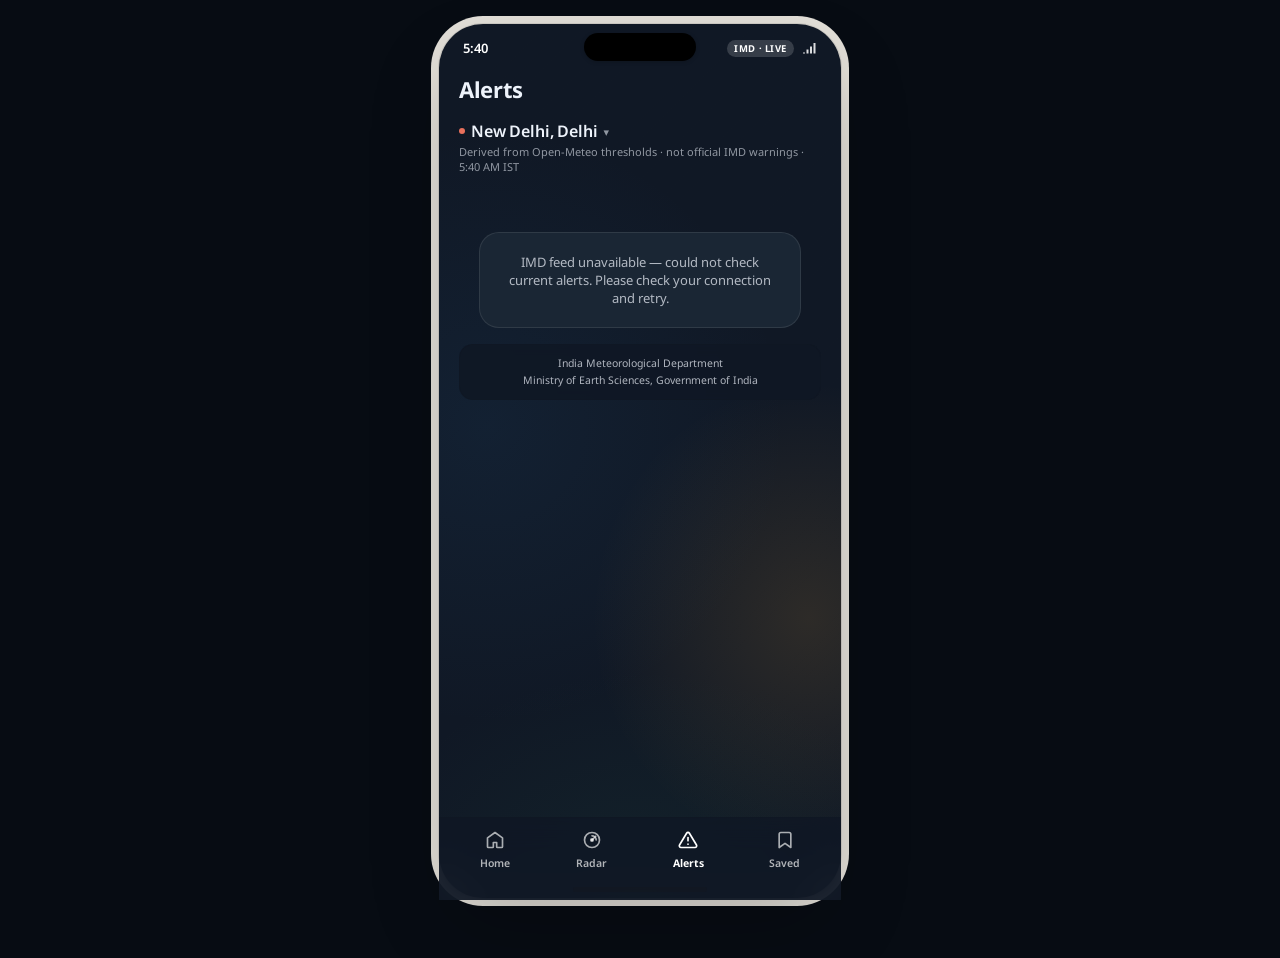
==== commit 779dd6b4: "Switch to a dark theme at the location's real sunset A fixed "after 7 PM" rule is wrong in both dire" ====
--- a/app/alerts.html
+++ b/app/alerts.html
@@ -28,6 +28,17 @@
   l.href = 'https://fonts.googleapis.com/css2?family=' + fams.join('&family=') + '&display=swap';
   document.head.appendChild(l);
   document.documentElement.lang = loc;
+
+  /* Theme before first paint, so no page flashes light and then goes dark.
+     'auto' uses a plain clock guess here; home.js refines it against the
+     location's real sunrise/sunset once the forecast has loaded. */
+  var mode = 'auto';
+  try { mode = (JSON.parse(localStorage.getItem('mausam.state.v1')) || {}).theme || 'auto'; } catch (e) {}
+  var h = new Date().getHours();
+  var dark = mode === 'dark' || (mode === 'auto' && (h < 6 || h >= 19));
+  document.documentElement.dataset.theme = dark ? 'dark' : 'light';
+  var mc = document.querySelector('meta[name="theme-color"]');
+  if (mc) mc.setAttribute('content', dark ? '#101825' : '#F5F4EF');
 })();
 </script>
 <link rel="stylesheet" href="./css/styles.css">
--- a/app/css/styles.css
+++ b/app/css/styles.css
@@ -13,6 +13,10 @@
 :lang(bn){font-family:'Noto Sans Bengali','Noto Sans',system-ui,sans-serif}
 :lang(ta){font-family:'Noto Sans Tamil','Noto Sans',system-ui,sans-serif}
 
+/* Two themes over one token set. The app flips to dark at the location's
+   real sunset rather than a fixed clock hour — a December evening in Delhi
+   is dark by 5:30 while June is still bright at 7, and a weather app of all
+   things should know the difference. home.js sets data-theme. */
 :root{
   --ink:#171A1C;
   --ink-secondary:rgba(23,26,28,.66);
@@ -21,10 +25,46 @@
   --card:#fff;
   --card-border:rgba(23,26,28,.07);
   --backdrop:#E7E5DF;
+  --glass:rgba(245,244,239,.88);   /* nav + chip rail, over the hero photo */
+  --panel:#fff;                    /* search / language sheets */
+  --chip:rgba(255,255,255,.9);
+  --chip-ink:rgba(23,26,28,.72);
+  --chip-border:rgba(23,26,28,.10);
+  --chip-on-bg:#171A1C;
+  --chip-on-ink:#fff;
+  --icon-btn:rgba(255,255,255,.66);
+  --icon-btn-hover:rgba(255,255,255,.95);
+  --cloud:rgba(255,255,255,.86);
   --ok:#2E7D5B;
   --warn:#C9772A;
   --bad:#C2452D;
   --info:#2C6EA8;
+}
+
+[data-theme="dark"]{
+  --ink:#EEF3FB;
+  --ink-secondary:rgba(238,243,251,.72);
+  --ink-tertiary:rgba(238,243,251,.58);
+  --page:#101825;
+  --card:#1A2634;
+  --card-border:rgba(255,255,255,.09);
+  --backdrop:#070C13;
+  --glass:rgba(16,24,37,.9);
+  --panel:#1A2634;
+  --chip:rgba(255,255,255,.10);
+  --chip-ink:rgba(238,243,251,.78);
+  --chip-border:rgba(255,255,255,.14);
+  --chip-on-bg:#EEF3FB;
+  --chip-on-ink:#101825;
+  --icon-btn:rgba(255,255,255,.12);
+  --icon-btn-hover:rgba(255,255,255,.2);
+  --cloud:rgba(226,235,247,.5);
+  /* Lifted off the light-theme values: the same greens and reds go muddy
+     and fail contrast against a dark card. */
+  --ok:#5FBF92;
+  --warn:#E8A45C;
+  --bad:#E8705C;
+  --info:#7FB2E5;
 }
 
 *{box-sizing:border-box}
@@ -161,11 +201,11 @@
 .wordmark .hi{font-family:'Noto Serif Devanagari',serif;font-weight:500;font-size:15px;color:var(--ink-secondary)}
 .header-icons{display:flex;align-items:center;gap:8px}
 .icon-btn{
-  width:32px;height:32px;border-radius:16px;background:rgba(255,255,255,.66);
+  width:32px;height:32px;border-radius:16px;background:var(--icon-btn);
   border:1px solid rgba(23,26,28,.09);display:flex;align-items:center;justify-content:center;
   color:var(--ink);transition:background .15s;
 }
-.icon-btn:hover{background:rgba(255,255,255,.95)}
+.icon-btn:hover{background:var(--icon-btn-hover)}
 .lang-btn{width:auto;padding:0 10px;font-size:11px;font-weight:700;letter-spacing:.03em}
 .lang-panel{gap:2px}
 .lang-list{margin-top:4px}
@@ -205,8 +245,8 @@
 
 .condition-icon{width:96px;height:96px;flex:none;position:relative}
 .condition-icon .sun{position:absolute;inset:14px;border-radius:50%;background:radial-gradient(circle at 34% 32%,#FFE9B0,#F2A93B 70%,#E0872A);box-shadow:0 0 34px rgba(242,169,59,.45)}
-.condition-icon .cloud-a{position:absolute;left:6px;right:0;bottom:20px;height:26px;border-radius:16px;background:rgba(255,255,255,.82);box-shadow:0 6px 16px rgba(23,26,28,.10)}
-.condition-icon .cloud-b{position:absolute;left:22px;bottom:32px;width:34px;height:34px;border-radius:50%;background:rgba(255,255,255,.9)}
+.condition-icon .cloud-a{position:absolute;left:6px;right:0;bottom:20px;height:26px;border-radius:16px;background:var(--cloud);box-shadow:0 6px 16px rgba(23,26,28,.10)}
+.condition-icon .cloud-b{position:absolute;left:22px;bottom:32px;width:34px;height:34px;border-radius:50%;background:var(--cloud)}
 .condition-icon.rain .sun{background:radial-gradient(circle at 34% 32%,#DCE6EE,#8FA8BC 70%,#5F7C93);box-shadow:0 0 24px rgba(95,124,147,.35)}
 .condition-icon.cloud .sun{background:radial-gradient(circle at 34% 32%,#EDEFF1,#C9CFD4 70%,#9AA5AC);box-shadow:0 0 20px rgba(154,165,172,.3)}
 
@@ -220,11 +260,11 @@
   flex:none;display:flex;align-items:center;gap:7px;padding:9px 14px;border-radius:999px;
   cursor:pointer;font-size:12.5px;font-weight:600;white-space:nowrap;user-select:none;
   transition:background .18s,color .18s,border-color .18s,transform .12s;
-  background:rgba(255,255,255,.9);color:rgba(23,26,28,.72);border:1px solid rgba(23,26,28,.10);
+  background:var(--chip);color:var(--chip-ink);border:1px solid var(--chip-border);
 }
 .persona-chip:active{transform:scale(.96)}
 .persona-chip .dot{width:6px;height:6px;border-radius:3px}
-.persona-chip.active{background:#171A1C;color:#fff;border-color:#171A1C}
+.persona-chip.active{background:var(--chip-on-bg);color:var(--chip-on-ink);border-color:var(--chip-on-bg)}
 
 .section-body{padding:4px 20px 0}
 .section-heading{display:flex;align-items:baseline;justify-content:space-between;margin-bottom:11px}
@@ -277,7 +317,7 @@
 .footer-note{
   font-size:10.5px;line-height:1.6;color:var(--ink-secondary);text-align:center;
   margin:16px 20px 8px;padding:10px 14px;border-radius:14px;
-  background:rgba(245,244,239,.82);backdrop-filter:blur(6px);
+  background:var(--glass);backdrop-filter:blur(6px);
   border:1px solid rgba(23,26,28,.06);
 }
 
@@ -287,7 +327,7 @@
 .bottom-nav{
   position:fixed;bottom:0;left:50%;transform:translateX(-50%);
   width:402px;max-width:100vw;
-  background:rgba(245,244,239,.88);backdrop-filter:blur(16px);
+  background:var(--glass);backdrop-filter:blur(16px);
   border-top:1px solid rgba(23,26,28,.08);display:grid;grid-template-columns:repeat(4,1fr);
   padding:10px 8px 30px;z-index:30;
 }
@@ -332,7 +372,7 @@
   display:flex;flex-direction:column;padding:54px 16px 20px;backdrop-filter:blur(4px);
 }
 .search-panel{
-  background:#fff;border-radius:24px;padding:18px 16px;max-height:80%;
+  background:var(--panel);border-radius:24px;padding:18px 16px;max-height:80%;
   display:flex;flex-direction:column;overflow:hidden;box-shadow:0 12px 36px rgba(0,0,0,.25);
 }
 .search-input-row{display:flex;gap:10px;align-items:center}
@@ -340,7 +380,7 @@
   flex:1;border:1px solid rgba(23,26,28,.15);border-radius:14px;padding:11px 14px;
   font-size:14px;outline:none;background:rgba(23,26,28,.02);transition:border-color .15s;
 }
-.search-input:focus{border-color:#171A1C;background:#fff}
+.search-input:focus{border-color:var(--ink);background:var(--panel)}
 .search-close{font-size:13px;font-weight:600;color:var(--ink-secondary);padding:6px 10px}
 .search-quick-title{font-size:10px;font-weight:700;letter-spacing:.08em;color:var(--ink-secondary);margin:12px 2px 8px}
 .search-chips{display:flex;flex-wrap:wrap;gap:6px;margin-bottom:6px}
@@ -349,7 +389,7 @@
   background:rgba(23,26,28,.05);color:var(--ink);cursor:pointer;
   border:1px solid rgba(23,26,28,.08);transition:all .15s ease;
 }
-.search-chip:hover{background:#171A1C;color:#fff;border-color:#171A1C}
+.search-chip:hover{background:var(--chip-on-bg);color:var(--chip-on-ink);border-color:var(--chip-on-bg)}
 .geo-btn{
   display:flex;align-items:center;justify-content:center;gap:7px;
   width:100%;padding:10px 14px;border-radius:12px;background:#EAF0EC;
@@ -722,7 +762,7 @@
 }
 .ask-input:focus{border-color:#171A1C}
 .ask-send{
-  flex:none;padding:0 17px;border-radius:14px;background:#171A1C;color:#F5F4EF;
+  flex:none;padding:0 17px;border-radius:14px;background:var(--chip-on-bg);color:var(--chip-on-ink);
   font-size:12.5px;font-weight:700;
 }
 .ask-disclaimer{
@@ -774,5 +814,67 @@
 }
 .retry-btn{
   margin-top:12px;padding:9px 20px;border-radius:12px;
-  background:#171A1C;color:#F5F4EF;font-size:12.5px;font-weight:600;
-}
+  background:var(--chip-on-bg);color:var(--chip-on-ink);font-size:12.5px;font-weight:600;
+}
+.location-sub.stale{color:var(--warn);font-weight:600}
+.ask-speak{
+  display:flex;align-items:center;justify-content:center;
+  width:32px;height:32px;margin-top:10px;border-radius:10px;
+  background:rgba(23,26,28,.05);border:1px solid rgba(23,26,28,.1);color:var(--ink-secondary);
+  transition:background .15s, color .15s;touch-action:manipulation;
+}
+.ask-speak svg{width:16px;height:16px}
+.ask-speak:active{transform:scale(.93)}
+.ask-speak.on{background:var(--info);border-color:var(--info);color:#fff}
+.ask-city-note{
+  margin-bottom:8px;padding:6px 9px;border-radius:9px;font-size:11px;line-height:1.4;
+  background:rgba(44,110,168,.09);border:1px solid rgba(44,110,168,.18);color:#245A88;
+}
+
+/* Alert cards keep their warning colour in both themes — a red or amber
+   card is the signal. But --ink flips to near-white in dark, which on those
+   pale backgrounds left the title and body invisible. Pin the text on these
+   surfaces to the dark ink regardless of theme. */
+[data-theme="dark"] .alert-card,
+[data-theme="dark"] .alert-banner{color:#171A1C}
+[data-theme="dark"] .alert-card .alert-card-title,
+[data-theme="dark"] .alert-card .alert-card-body,
+[data-theme="dark"] .alert-banner .alert-eyebrow,
+[data-theme="dark"] .alert-banner .alert-body{color:#171A1C}
+[data-theme="dark"] .alert-card-meta{color:rgba(23,26,28,.66)}
+
+/* Faint dark-ink fills (tracks, chips, hover states) disappear against a
+   dark surface. One override lifts them all to a faint light fill instead
+   of rewriting each rule for both themes. */
+[data-theme="dark"]{
+  --fill-1:rgba(255,255,255,.06);
+  --fill-2:rgba(255,255,255,.1);
+  --fill-3:rgba(255,255,255,.16);
+}
+[data-theme="dark"] .tile .progress-track,
+[data-theme="dark"] .outlook-col .bar-track,
+[data-theme="dark"] .search-input,
+[data-theme="dark"] .status-imd-pill{background:var(--fill-1)}
+[data-theme="dark"] .search-chip,
+[data-theme="dark"] .ask-chip,
+[data-theme="dark"] .ask-speak,
+[data-theme="dark"] .ask-mic,
+[data-theme="dark"] .saved-remove,
+[data-theme="dark"] .ask-alt,
+[data-theme="dark"] .ask-hint,
+[data-theme="dark"] .geo-btn:disabled{background:var(--fill-2);border-color:var(--fill-3)}
+[data-theme="dark"] .search-result:hover,
+[data-theme="dark"] .add-city-card:hover,
+[data-theme="dark"] .saved-remove:hover,
+[data-theme="dark"] .ask-mic:hover{background:var(--fill-3)}
+[data-theme="dark"] .tile.skeleton .eyebrow,
+[data-theme="dark"] .tile.skeleton .value,
+[data-theme="dark"] .tile.skeleton .status-text{background:var(--fill-2)}
+[data-theme="dark"] .ask-msg.user{background:var(--chip-on-bg);color:var(--chip-on-ink)}
+[data-theme="dark"] .ask-proactive,
+[data-theme="dark"] .ask-city-note{
+  background:rgba(127,178,229,.14);border-color:rgba(127,178,229,.28);color:#AFCEEC;
+}
+[data-theme="dark"] .ask-proactive.urgent{
+  background:rgba(232,164,92,.15);border-color:rgba(232,164,92,.3);color:#F0C48A;
+}
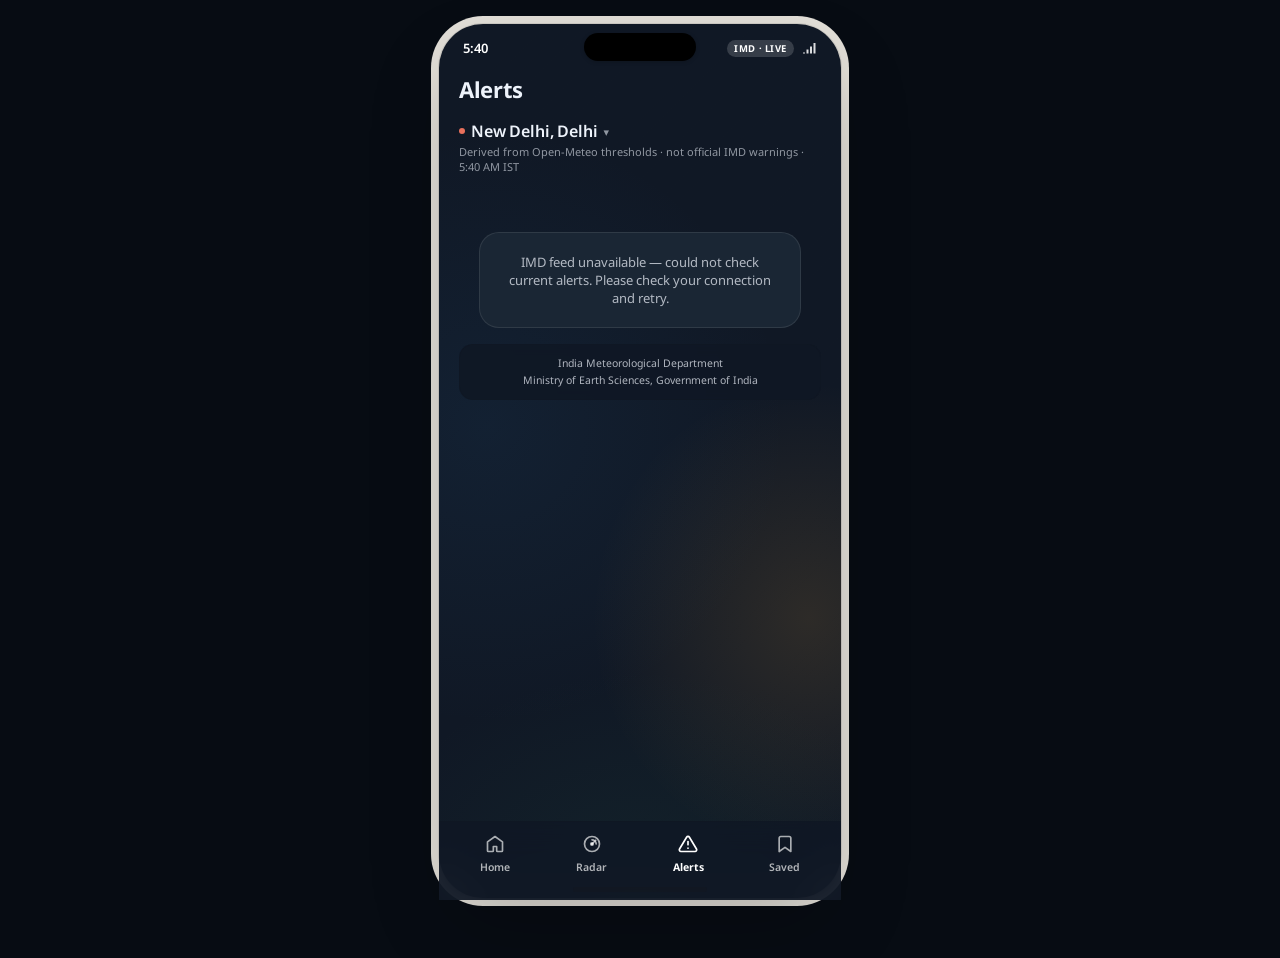
==== commit e9afb849: "Respect iOS safe areas so content clears the notch and home indicator Three pages set viewport-fit=c" ====
--- a/app/alerts.html
+++ b/app/alerts.html
@@ -5,7 +5,12 @@
 <meta name="viewport" content="width=device-width, initial-scale=1, viewport-fit=cover">
 <meta name="theme-color" content="#F5F4EF">
 <meta name="apple-mobile-web-app-capable" content="yes">
-<meta name="apple-mobile-web-app-status-bar-style" content="default">
+<!-- black-translucent puts the status bar over the page so the hero photo
+     runs to the very top edge, the way a native iOS weather app looks. Its
+     text is always white, so .status-scrim below guarantees something dark
+     behind it in both themes; without that the clock vanished against a
+     bright sky in light mode and against nothing in dark. -->
+<meta name="apple-mobile-web-app-status-bar-style" content="black-translucent">
 <meta name="description" content="Mausam · Meteorological alerts and IMD nowcasts">
 <title>Mausam · Alerts</title>
 <link rel="preconnect" href="https://fonts.googleapis.com">
@@ -39,6 +44,14 @@
   document.documentElement.dataset.theme = dark ? 'dark' : 'light';
   var mc = document.querySelector('meta[name="theme-color"]');
   if (mc) mc.setAttribute('content', dark ? '#101825' : '#F5F4EF');
+
+  /* Sits behind the iOS status bar text. Added here rather than in each
+     page's body so there is one copy of it. */
+  document.addEventListener('DOMContentLoaded', function () {
+    var sc = document.createElement('div');
+    sc.className = 'status-scrim';
+    document.body.appendChild(sc);
+  });
 })();
 </script>
 <link rel="stylesheet" href="./css/styles.css">
--- a/app/css/styles.css
+++ b/app/css/styles.css
@@ -190,10 +190,12 @@
 
 .header-block{padding:54px 20px 24px}
 @media (max-width:440px){
-  /* That 54px was reserved for the fake status bar, which is now hidden
-     on real phones — the real OS status bar sits outside the page, so
-     this just needs a small safe gap, not the mockup's reserved space. */
-  .header-block{padding-top:20px}
+  /* That 54px was reserved for the fake status bar, which is now hidden on
+     real phones. The page is viewport-fit=cover and the PWA runs
+     standalone, so content really does extend under the clock and notch —
+     the inset is what keeps the wordmark out from under them. The fallback
+     0px covers every non-notched device and desktop. */
+  .header-block{padding-top:max(18px, calc(6px + env(safe-area-inset-top, 0px)))}
 }
 .wordmark-row{display:flex;align-items:center;justify-content:space-between;margin-bottom:20px}
 .wordmark{display:flex;align-items:baseline;gap:9px}
@@ -244,7 +246,7 @@
 .temp-block .minmax{font-size:12px;color:var(--ink-secondary);margin-top:3px}
 
 .condition-icon{width:96px;height:96px;flex:none;position:relative}
-.condition-icon .sun{position:absolute;inset:14px;border-radius:50%;background:radial-gradient(circle at 34% 32%,#FFE9B0,#F2A93B 70%,#E0872A);box-shadow:0 0 34px rgba(242,169,59,.45)}
+.condition-icon .sun{position:absolute;inset:14px;border-radius:50%;overflow:hidden;background:radial-gradient(circle at 34% 32%,#FFE9B0,#F2A93B 70%,#E0872A);box-shadow:0 0 34px rgba(242,169,59,.45)}
 .condition-icon .cloud-a{position:absolute;left:6px;right:0;bottom:20px;height:26px;border-radius:16px;background:var(--cloud);box-shadow:0 6px 16px rgba(23,26,28,.10)}
 .condition-icon .cloud-b{position:absolute;left:22px;bottom:32px;width:34px;height:34px;border-radius:50%;background:var(--cloud)}
 .condition-icon.rain .sun{background:radial-gradient(circle at 34% 32%,#DCE6EE,#8FA8BC 70%,#5F7C93);box-shadow:0 0 24px rgba(95,124,147,.35)}
@@ -329,7 +331,7 @@
   width:402px;max-width:100vw;
   background:var(--glass);backdrop-filter:blur(16px);
   border-top:1px solid rgba(23,26,28,.08);display:grid;grid-template-columns:repeat(4,1fr);
-  padding:10px 8px 30px;z-index:30;
+  padding:10px 8px max(26px, calc(10px + env(safe-area-inset-bottom, 0px)));z-index:30;
 }
 @media (max-width:440px){
   .bottom-nav{left:0;transform:none;width:100%}
@@ -878,3 +880,68 @@
 [data-theme="dark"] .ask-proactive.urgent{
   background:rgba(232,164,92,.15);border-color:rgba(232,164,92,.3);color:#F0C48A;
 }
+
+/* At night the disc is a moon, not a dimmed sun. Showing a blazing sun at
+   2 AM is wrong however tastefully it is coloured, and every weather app
+   people already use switches the glyph rather than just its brightness.
+   The shaded limb and craters are pseudo-elements layered over the disc —
+   translucent, not punched out, since this sits over the hero photo and a
+   solid "bite" would show the wrong colour through it. */
+[data-theme="dark"] .condition-icon .sun{
+  background:radial-gradient(circle at 42% 38%,#FFFFFF,#F2F6FC 46%,#D3DDEB 78%,#B9C6D8);
+  box-shadow:0 0 26px rgba(206,224,248,.35), 0 0 60px rgba(150,180,220,.18);
+}
+/* Craters, not a terminator. A shaded limb needs a light direction to be
+   believable and at this size it just read as a donut; three soft dents on
+   a full disc say "moon" immediately. */
+[data-theme="dark"] .condition-icon .sun::before{
+  content:'';position:absolute;left:24%;top:26%;width:15px;height:15px;border-radius:50%;
+  background:rgba(126,146,176,.28);
+  box-shadow:20px 18px 0 -3px rgba(126,146,176,.24),
+             -1px 30px 0 -5px rgba(126,146,176,.2),
+             30px -2px 0 -7px rgba(126,146,176,.18);
+}
+[data-theme="dark"] .condition-icon.rain .sun,
+[data-theme="dark"] .condition-icon.cloud .sun{
+  background:radial-gradient(circle at 34% 32%,#C8D4E2,#8E9DB0 70%,#65748A);
+  box-shadow:0 0 20px rgba(142,157,176,.28);
+}
+[data-theme="dark"] .condition-icon.rain .sun::before,
+[data-theme="dark"] .condition-icon.cloud .sun::before{display:none}
+
+/* Safe areas. viewport-fit=cover lets the hero photo run edge to edge —
+   which is the point — but every piece of *text* and every tap target has
+   to sit inside the insets or it ends up under the clock or the home
+   indicator. env() resolves to 0 on hardware without them. */
+.content-sheet{padding-bottom:calc(148px + env(safe-area-inset-bottom, 0px))}
+.ask-fab{bottom:max(88px, calc(76px + env(safe-area-inset-bottom, 0px)))}
+@media (max-width:440px){ .ask-fab{bottom:max(92px, calc(80px + env(safe-area-inset-bottom, 0px)))} }
+.search-overlay{padding-top:calc(54px + env(safe-area-inset-top, 0px))}
+.ask-overlay{padding-bottom:env(safe-area-inset-bottom, 0px)}
+.astro-overlay{
+  padding-top:calc(24px + env(safe-area-inset-top, 0px));
+  padding-bottom:calc(24px + env(safe-area-inset-bottom, 0px));
+}
+.ask-panel{padding-bottom:env(safe-area-inset-bottom, 0px)}
+/* Landscape notches eat into the sides too. */
+@media (max-width:440px){
+  .header-block{
+    padding-left:calc(20px + env(safe-area-inset-left, 0px));
+    padding-right:calc(20px + env(safe-area-inset-right, 0px));
+  }
+  .bottom-nav{
+    padding-left:calc(8px + env(safe-area-inset-left, 0px));
+    padding-right:calc(8px + env(safe-area-inset-right, 0px));
+  }
+}
+
+/* A dark wash exactly as tall as the status bar inset. iOS draws the clock
+   and battery in white over the page in black-translucent mode, so they need
+   something behind them regardless of theme or of what the hero photo
+   happens to be showing at the top. Zero height on hardware with no inset,
+   so nothing appears on desktop or Android. */
+.status-scrim{
+  position:fixed;top:0;left:0;right:0;z-index:50;pointer-events:none;
+  height:env(safe-area-inset-top, 0px);
+  background:linear-gradient(180deg,rgba(8,13,20,.55),rgba(8,13,20,.12));
+}
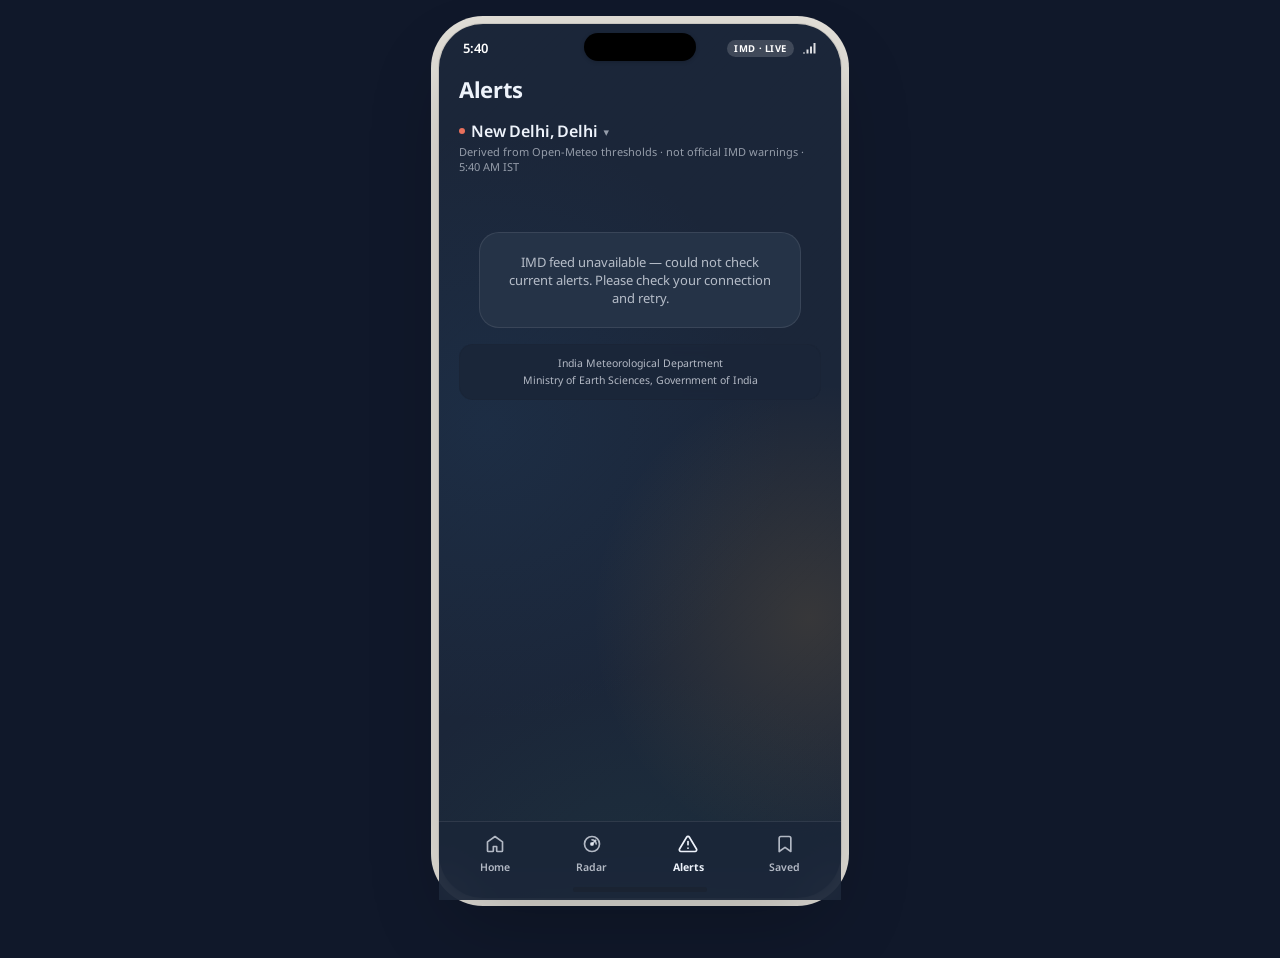
==== commit 188056df: "Let the theme follow the evening instead of a toggle The header carried a three-way theme button (au" ====
--- a/app/alerts.html
+++ b/app/alerts.html
@@ -34,16 +34,28 @@
   document.head.appendChild(l);
   document.documentElement.lang = loc;
 
-  /* Theme before first paint, so no page flashes light and then goes dark.
-     'auto' uses a plain clock guess here; home.js refines it against the
-     location's real sunrise/sunset once the forecast has loaded. */
-  var mode = 'auto';
-  try { mode = (JSON.parse(localStorage.getItem('mausam.state.v1')) || {}).theme || 'auto'; } catch (e) {}
-  var h = new Date().getHours();
-  var dark = mode === 'dark' || (mode === 'auto' && (h < 6 || h >= 19));
-  document.documentElement.dataset.theme = dark ? 'dark' : 'light';
+  /* Dusk before the first paint, so nothing flashes bright and then dims.
+     This is a clock-only estimate — 17:45 to 21:00 going down, 04:15 to
+     07:15 coming back up — and home.js recomputes it against the location's
+     real sunrise and sunset the moment the forecast lands. */
+  var mins = new Date().getHours() * 60 + new Date().getMinutes();
+  var dusk = mins >= 1065 ? Math.min(1, (mins - 1065) / 195)
+           : mins <= 435 ? 1 - Math.max(0, (mins - 255) / 180)
+           : 0;
+  /* Sunset sits 45/195 of the way down the evening ramp; that is where the
+     palette changes sides, and --deep measures how far past it we are. */
+  var night = dusk >= 45 / 195 ? 1 : 0;
+  var deep = Math.min(1, Math.max(0, (dusk - 45 / 195) / (1 - 45 / 195)));
+  var el = document.documentElement;
+  el.style.setProperty('--dusk', dusk.toFixed(3));
+  el.style.setProperty('--night', String(night));
+  el.style.setProperty('--deep', deep.toFixed(3));
+  el.dataset.theme = night ? 'dark' : 'light';
   var mc = document.querySelector('meta[name="theme-color"]');
-  if (mc) mc.setAttribute('content', dark ? '#101825' : '#F5F4EF');
+  if (mc) {
+    var mix = function (f, t) { return Math.round(f + (t - f) * deep).toString(16).padStart(2, '0'); };
+    mc.setAttribute('content', night ? '#' + mix(0x22, 0x10) + mix(0x30, 0x18) + mix(0x47, 0x25) : '#F5F4EF');
+  }
 
   /* Sits behind the iOS status bar text. Added here rather than in each
      page's body so there is one copy of it. */
--- a/app/css/styles.css
+++ b/app/css/styles.css
@@ -13,58 +13,126 @@
 :lang(bn){font-family:'Noto Sans Bengali','Noto Sans',system-ui,sans-serif}
 :lang(ta){font-family:'Noto Sans Tamil','Noto Sans',system-ui,sans-serif}
 
-/* Two themes over one token set. The app flips to dark at the location's
-   real sunset rather than a fixed clock hour — a December evening in Delhi
-   is dark by 5:30 while June is still bright at 7, and a weather app of all
-   things should know the difference. home.js sets data-theme. */
+/* Colour through the evening.
+
+   The app has no light/dark switch and no setting. It carries a --dusk
+   level from 0 (full daylight) to 1 (full night), hung off the location's
+   own sunrise and sunset, and the palette below is built from it. A fixed
+   "after 7 PM" rule could not do this: a December evening in Delhi is dark
+   by 5:30 while June is still bright at 7.
+
+   Two dials come out of that one level, and the split is the whole point:
+
+   --night picks the palette, and it is 0 or 1 — never in between. Fading a
+   palette across its own inversion does not work: halfway between near-black
+   text and near-white text, over a background making the same journey, both
+   land on the same grey and the words are simply gone (1:1 contrast, and
+   under 3:1 for a good stretch either side of it). So the palette steps, at
+   the one honest moment for it — sunset — and a short transition carries it
+   over so the step reads as a dissolve rather than a flip.
+
+   --deep is where the gradual part actually lives. It runs 0 at sunset to 1
+   about two hours later, and the night surfaces ride it from a twilight
+   slate down to midnight. So the app is only lightly dark at 7 PM, settles
+   all the way down by 9, and comes back up through the same slate before
+   sunrise. The text stays white throughout, so nothing has to cross over
+   twice. */
+@property --night{syntax:'<number>';inherits:true;initial-value:0}
+@property --deep{syntax:'<number>';inherits:true;initial-value:0}
+
 :root{
-  --ink:#171A1C;
-  --ink-secondary:rgba(23,26,28,.66);
-  --ink-tertiary:rgba(23,26,28,.62);
-  --page:#F5F4EF;
-  --card:#fff;
-  --card-border:rgba(23,26,28,.07);
-  --backdrop:#E7E5DF;
-  --glass:rgba(245,244,239,.88);   /* nav + chip rail, over the hero photo */
-  --panel:#fff;                    /* search / language sheets */
-  --chip:rgba(255,255,255,.9);
-  --chip-ink:rgba(23,26,28,.72);
-  --chip-border:rgba(23,26,28,.10);
-  --chip-on-bg:#171A1C;
-  --chip-on-ink:#fff;
-  --icon-btn:rgba(255,255,255,.66);
-  --icon-btn-hover:rgba(255,255,255,.95);
-  --cloud:rgba(255,255,255,.86);
-  --ok:#2E7D5B;
-  --warn:#C9772A;
-  --bad:#C2452D;
-  --info:#2C6EA8;
-}
-
-[data-theme="dark"]{
-  --ink:#EEF3FB;
-  --ink-secondary:rgba(238,243,251,.72);
-  --ink-tertiary:rgba(238,243,251,.58);
-  --page:#101825;
-  --card:#1A2634;
-  --card-border:rgba(255,255,255,.09);
-  --backdrop:#070C13;
-  --glass:rgba(16,24,37,.9);
-  --panel:#1A2634;
-  --chip:rgba(255,255,255,.10);
-  --chip-ink:rgba(238,243,251,.78);
-  --chip-border:rgba(255,255,255,.14);
-  --chip-on-bg:#EEF3FB;
-  --chip-on-ink:#101825;
-  --icon-btn:rgba(255,255,255,.12);
-  --icon-btn-hover:rgba(255,255,255,.2);
-  --cloud:rgba(226,235,247,.5);
-  /* Lifted off the light-theme values: the same greens and reds go muddy
-     and fail contrast against a dark card. */
-  --ok:#5FBF92;
-  --warn:#E8A45C;
-  --bad:#E8705C;
-  --info:#7FB2E5;
+  --dusk:0;    /* the raw dial, 0..1 — published for inspection; the two
+                  below are what the palette is actually built from */
+  --night:0;   /* which palette: 0 daylight, 1 night */
+  --deep:0;    /* how far into the night: 0 twilight, 1 midnight */
+  --night-pct:calc(var(--night) * 100%);
+  --deep-pct:calc(var(--deep) * 100%);
+
+  /* Every ramp's ends, named once. d- daylight, t- twilight, n- midnight.
+     Only surfaces need a twilight value; ink is white from sunset on. */
+  --d-ink:#171A1C;                          --n-ink:#EEF3FB;
+  --d-ink-secondary:rgba(23,26,28,.66);     --n-ink-secondary:rgba(238,243,251,.72);
+  --d-ink-tertiary:rgba(23,26,28,.62);      --n-ink-tertiary:rgba(238,243,251,.58);
+  --d-card-border:rgba(23,26,28,.07);       --n-card-border:rgba(255,255,255,.09);
+  --d-chip:rgba(255,255,255,.9);            --n-chip:rgba(255,255,255,.10);
+  --d-chip-ink:rgba(23,26,28,.72);          --n-chip-ink:rgba(238,243,251,.78);
+  --d-chip-border:rgba(23,26,28,.10);       --n-chip-border:rgba(255,255,255,.14);
+  --d-chip-on-bg:#171A1C;                   --n-chip-on-bg:#EEF3FB;
+  --d-chip-on-ink:#fff;                     --n-chip-on-ink:#101825;
+  --d-icon-btn:rgba(255,255,255,.66);       --n-icon-btn:rgba(255,255,255,.12);
+  --d-icon-btn-hover:rgba(255,255,255,.95); --n-icon-btn-hover:rgba(255,255,255,.2);
+  --d-cloud:rgba(255,255,255,.86);          --n-cloud:rgba(226,235,247,.5);
+  /* The night greens and reds are lifted off their daylight values: the
+     same ones go muddy and fail contrast against a dark card. */
+  --d-ok:#2E7D5B;      --n-ok:#5FBF92;
+  --d-warn:#C9772A;    --n-warn:#E8A45C;
+  --d-bad:#C2452D;     --n-bad:#E8705C;
+  --d-info:#2C6EA8;    --n-info:#7FB2E5;
+
+  /* Surfaces: daylight, then twilight settling to midnight. */
+  --d-page:#F5F4EF;                --t-page:#223047;          --n-page:#101825;
+  --d-card:#fff;                   --t-card:#2C3B54;          --n-card:#1A2634;
+  --d-panel:#fff;                  --t-panel:#2C3B54;         --n-panel:#1A2634;
+  --d-backdrop:#E7E5DF;            --t-backdrop:#16203A;      --n-backdrop:#070C13;
+  --d-glass:rgba(245,244,239,.88); --t-glass:rgba(34,48,71,.9); --n-glass:rgba(16,24,37,.9);
+
+  --ink:color-mix(in oklab, var(--n-ink) var(--night-pct), var(--d-ink));
+  --ink-secondary:color-mix(in oklab, var(--n-ink-secondary) var(--night-pct), var(--d-ink-secondary));
+  --ink-tertiary:color-mix(in oklab, var(--n-ink-tertiary) var(--night-pct), var(--d-ink-tertiary));
+  --card-border:color-mix(in oklab, var(--n-card-border) var(--night-pct), var(--d-card-border));
+  --chip:color-mix(in oklab, var(--n-chip) var(--night-pct), var(--d-chip));
+  --chip-ink:color-mix(in oklab, var(--n-chip-ink) var(--night-pct), var(--d-chip-ink));
+  --chip-border:color-mix(in oklab, var(--n-chip-border) var(--night-pct), var(--d-chip-border));
+  --chip-on-bg:color-mix(in oklab, var(--n-chip-on-bg) var(--night-pct), var(--d-chip-on-bg));
+  --chip-on-ink:color-mix(in oklab, var(--n-chip-on-ink) var(--night-pct), var(--d-chip-on-ink));
+  --icon-btn:color-mix(in oklab, var(--n-icon-btn) var(--night-pct), var(--d-icon-btn));
+  --icon-btn-hover:color-mix(in oklab, var(--n-icon-btn-hover) var(--night-pct), var(--d-icon-btn-hover));
+  --cloud:color-mix(in oklab, var(--n-cloud) var(--night-pct), var(--d-cloud));
+  --ok:color-mix(in oklab, var(--n-ok) var(--night-pct), var(--d-ok));
+  --warn:color-mix(in oklab, var(--n-warn) var(--night-pct), var(--d-warn));
+  --bad:color-mix(in oklab, var(--n-bad) var(--night-pct), var(--d-bad));
+  --info:color-mix(in oklab, var(--n-info) var(--night-pct), var(--d-info));
+
+  /* Twilight settling to midnight first, then that against daylight. */
+  --page:color-mix(in oklab, color-mix(in oklab, var(--n-page) var(--deep-pct), var(--t-page)) var(--night-pct), var(--d-page));
+  --card:color-mix(in oklab, color-mix(in oklab, var(--n-card) var(--deep-pct), var(--t-card)) var(--night-pct), var(--d-card));
+  --panel:color-mix(in oklab, color-mix(in oklab, var(--n-panel) var(--deep-pct), var(--t-panel)) var(--night-pct), var(--d-panel));
+  --backdrop:color-mix(in oklab, color-mix(in oklab, var(--n-backdrop) var(--deep-pct), var(--t-backdrop)) var(--night-pct), var(--d-backdrop));
+  --glass:color-mix(in oklab, color-mix(in oklab, var(--n-glass) var(--deep-pct), var(--t-glass)) var(--night-pct), var(--d-glass));
+}
+
+/* --night is what needs easing; --deep only ever moves a minute at a time,
+   but carrying it too keeps even that from reading as a redraw. */
+html{transition:--night .9s ease, --deep 1.2s linear}
+@media (prefers-reduced-motion:reduce){ html{transition:none} }
+
+/* Without color-mix there is no dissolve to be had, so fall back to the
+   plain two-step switch on the attribute that already marks the crossover,
+   and pin the night surfaces at midnight rather than twilight. */
+@supports not (color: color-mix(in oklab, #000 50%, #fff)){
+  [data-theme="dark"]{
+    --ink:var(--n-ink);
+    --ink-secondary:var(--n-ink-secondary);
+    --ink-tertiary:var(--n-ink-tertiary);
+    --card-border:var(--n-card-border);
+    --chip:var(--n-chip);
+    --chip-ink:var(--n-chip-ink);
+    --chip-border:var(--n-chip-border);
+    --chip-on-bg:var(--n-chip-on-bg);
+    --chip-on-ink:var(--n-chip-on-ink);
+    --icon-btn:var(--n-icon-btn);
+    --icon-btn-hover:var(--n-icon-btn-hover);
+    --cloud:var(--n-cloud);
+    --ok:var(--n-ok);
+    --warn:var(--n-warn);
+    --bad:var(--n-bad);
+    --info:var(--n-info);
+    --page:var(--n-page);
+    --card:var(--n-card);
+    --panel:var(--n-panel);
+    --backdrop:var(--n-backdrop);
+    --glass:var(--n-glass);
+  }
 }
 
 *{box-sizing:border-box}
@@ -140,6 +208,12 @@
 }
 
 .sky-gradient{position:absolute;top:0;left:0;right:0;height:440px;pointer-events:none;z-index:0}
+/* The sky and the scrim over the photo are painted twice — the daylight
+   version, and the night version stacked on top at the dial's opacity. A
+   single layer whose colour stops were interpolated would have meant doing
+   the mixing by hand in JS for every stop; this fades the whole thing for
+   free and keeps both gradients readable as gradients. */
+.sky-gradient.night{opacity:var(--night);filter:brightness(calc(1.5 - .5 * var(--deep)))}
 
 .texture-glow{
   position:absolute;inset:0;pointer-events:none;z-index:0;
@@ -171,6 +245,7 @@
   width:402px;max-width:100vw;pointer-events:none;z-index:1;transition:background .35s ease;
   height:100vh;height:100dvh;
 }
+.hero-scrim.night{opacity:calc(var(--night) * (.7 + .3 * var(--deep)))}
 .hero-accent-bar{
   position:fixed;top:0;left:50%;transform:translateX(-50%);
   width:402px;max-width:100vw;height:4px;z-index:2;
@@ -330,13 +405,17 @@
   position:fixed;bottom:0;left:50%;transform:translateX(-50%);
   width:402px;max-width:100vw;
   background:var(--glass);backdrop-filter:blur(16px);
-  border-top:1px solid rgba(23,26,28,.08);display:grid;grid-template-columns:repeat(4,1fr);
+  border-top:1px solid var(--card-border);display:grid;grid-template-columns:repeat(4,1fr);
   padding:10px 8px max(26px, calc(10px + env(safe-area-inset-bottom, 0px)));z-index:30;
 }
 @media (max-width:440px){
   .bottom-nav{left:0;transform:none;width:100%}
 }
 .nav-item{
+  /* currentColor, not a colour baked into the SVG markup: the icons then
+     ride the same --ink ramp as the labels and dim with the page rather
+     than flipping in one step at the halfway mark. */
+  color:var(--ink-secondary);
   display:flex;flex-direction:column;align-items:center;gap:4px;
   text-decoration:none;cursor:pointer;transition:transform .12s ease;
   /* Each tab is a full page load. Without an instant pressed state the tap
@@ -346,6 +425,7 @@
   touch-action:manipulation;-webkit-tap-highlight-color:transparent;
 }
 .nav-item:active{transform:scale(.94)}
+.nav-item.active{color:var(--ink)}
 .nav-item.nav-pressed .label{font-weight:700;color:var(--ink)}
 .nav-item.nav-pressed .nav-svg{stroke:var(--ink)}
 .dark .nav-item.nav-pressed .label{color:#fff}
@@ -362,6 +442,8 @@
 .nav-item.active .label{font-weight:700;color:var(--ink)}
 
 .dark .bottom-nav{background:rgba(12,22,34,.92);border-top-color:rgba(255,255,255,.10)}
+.dark .nav-item{color:rgba(255,255,255,.68)}
+.dark .nav-item.active{color:#fff}
 .dark .nav-item .label{color:rgba(255,255,255,.68)}
 .dark .nav-item.active .label{color:#fff}
 .dark .nav-badge-dot{box-shadow:0 0 0 1.5px #0C1622}
